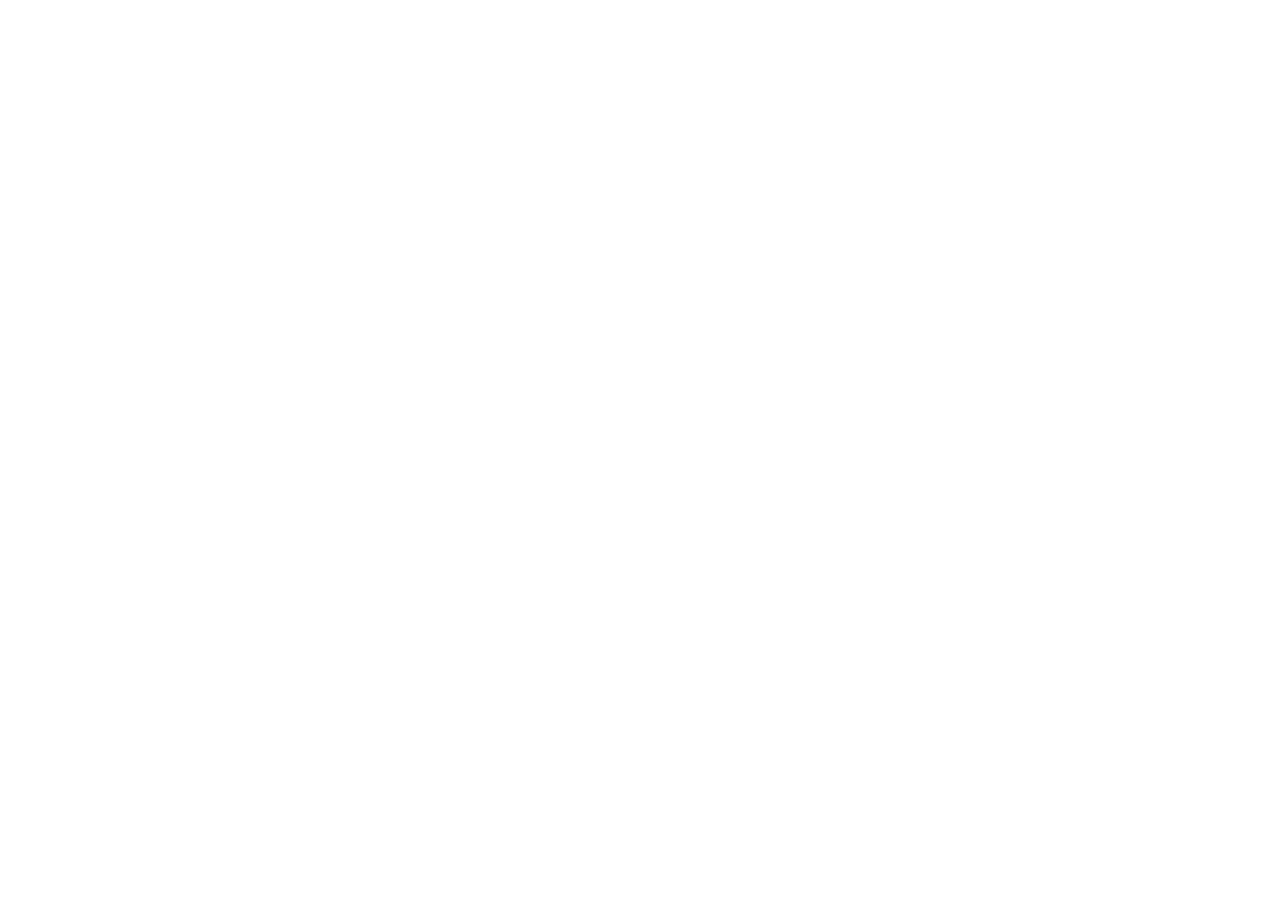
==== about.html @ b78c6847 "Add about" ====
<!DOCTYPE html>
<html lang="en">
<head>
    <meta charset="UTF-8">
    <meta http-equiv="X-UA-Compatible" content="IE=edge">
    <meta name="viewport" content="width=device-width, initial-scale=1.0">
    <title>Document</title>

    <link rel="stylesheet" href="./css/normalize.css">
    <link rel="stylesheet" href="./css/style.css">

    <!-- <link rel="stylesheet" href="./css/main.min.css"> -->
</head>
<body>

    <!-- Header start -->
    <header class="site-header">

    </header>
    <!-- Header finish -->

    <!-- Main start -->
    <main class="site-main">
        <!-- Hero section start  -->
        <section class="hero-section">

        </section>
        <!-- Hero section finish  -->

    </main>
    <!-- Main finish  -->

    <!-- Footer start -->
    <footer class="site-footer">

    </footer>
    <!-- Footer finish -->
</body>
</html>
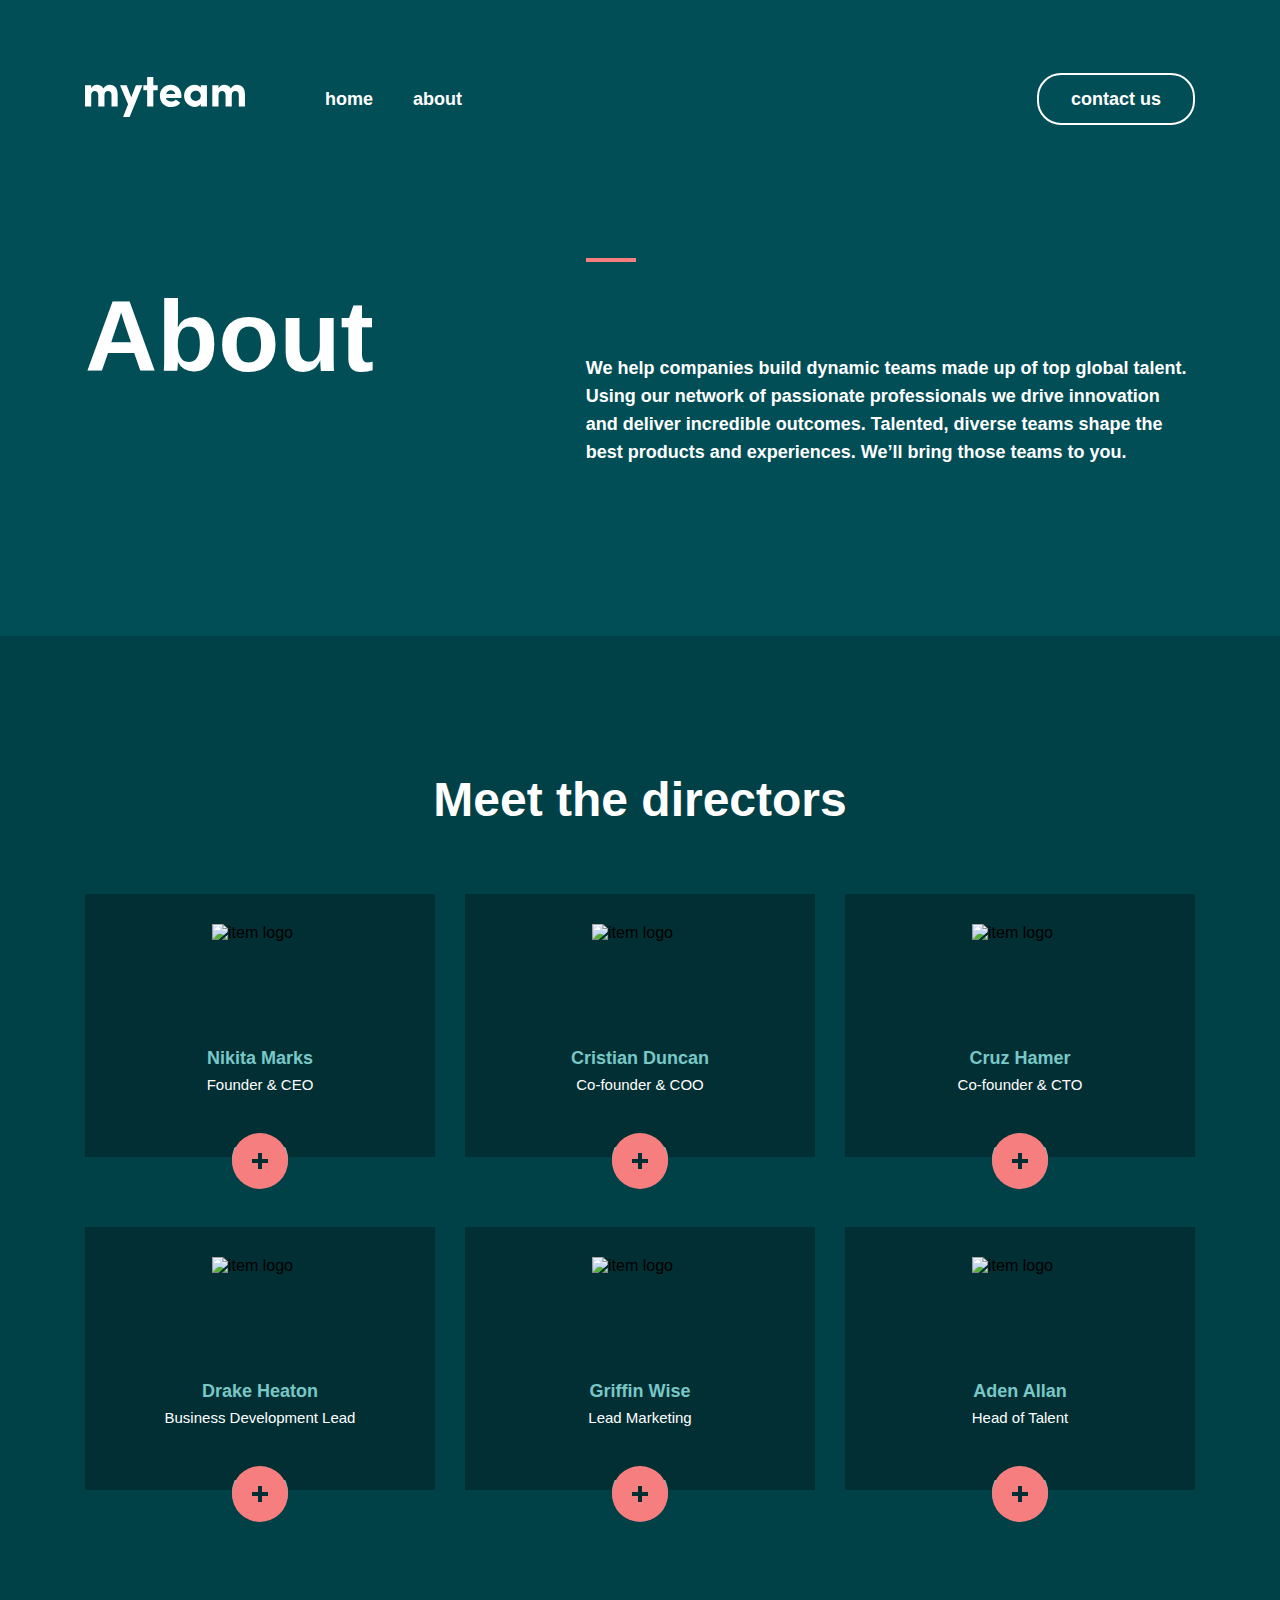
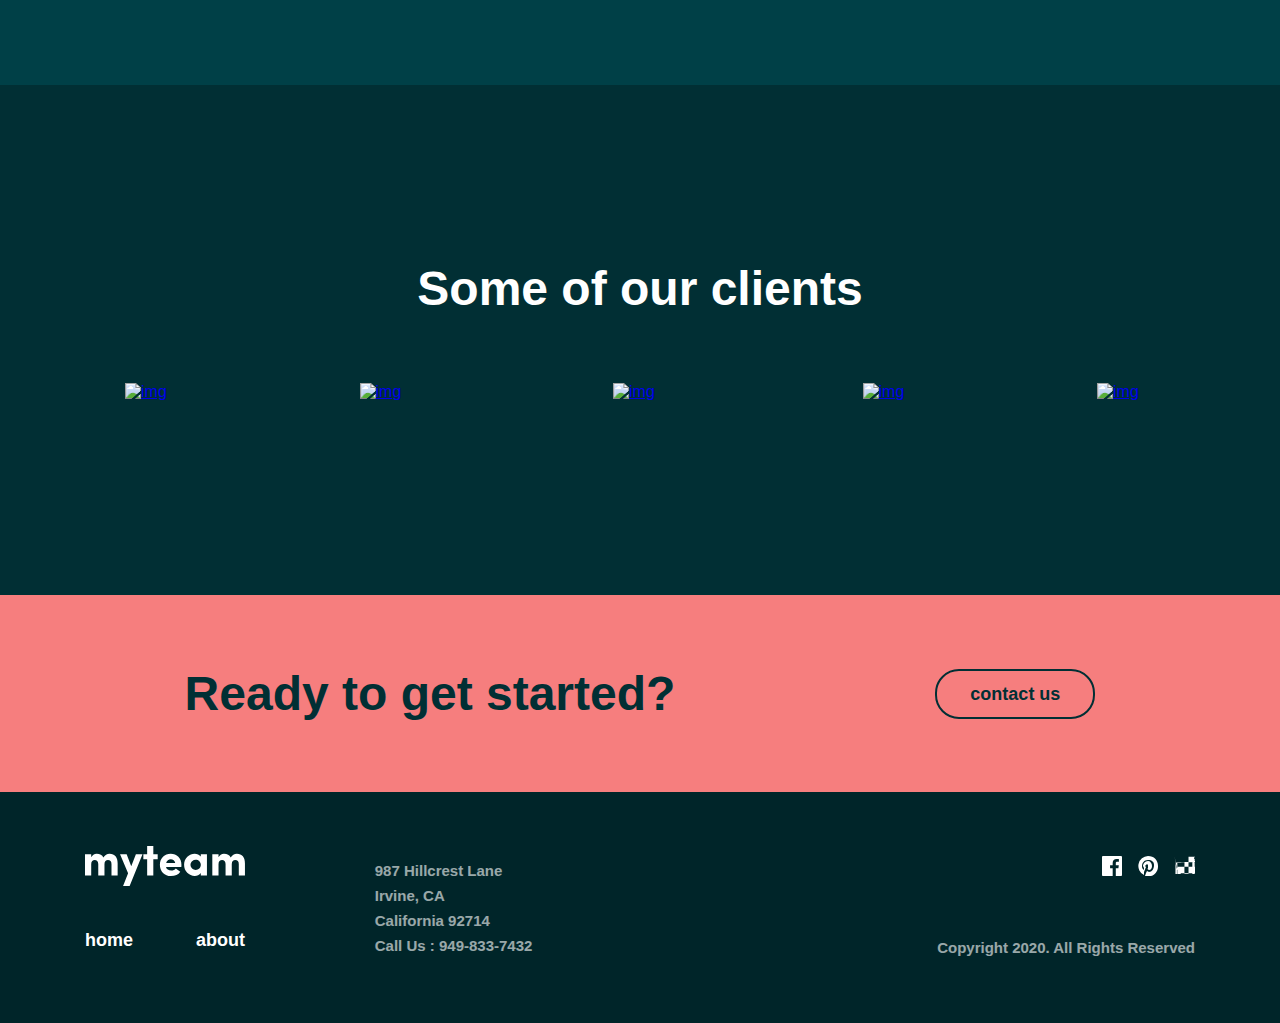
==== commit cc8d1589: "Add link" ====
--- a/about.html
+++ b/about.html
@@ -5,35 +5,345 @@
     <meta http-equiv="X-UA-Compatible" content="IE=edge">
     <meta name="viewport" content="width=device-width, initial-scale=1.0">
     <title>Document</title>
-
+    
     <link rel="stylesheet" href="./css/normalize.css">
-    <link rel="stylesheet" href="./css/style.css">
-
+    <link rel="stylesheet" href="./css/main.css">
+    
     <!-- <link rel="stylesheet" href="./css/main.min.css"> -->
 </head>
 <body>
-
-    <!-- Header start -->
+    
     <header class="site-header">
-
+        <div class="container">
+            <div class="site-header__wrapper header-wrapper">
+                <a class="header-wrapper__logo" href="index.html">
+                    <img class="header-wrapper__img" src="./images/logo.svg" alt="site logo">
+                </a>
+                <ul class="header-wrapper__list header-list">
+                    <li class="header-list__item">
+                        <a class="header-list__link" href="index.html">home</a>
+                    </li>
+                    <li class="header-list__item">
+                        <a class="header-list__link" href="./about.html">about</a>
+                    </li>
+                </ul>
+                <a class="header-wrapper__contact" href="./contact.html">contact us</a>
+            </div>
+        </div>
     </header>
-    <!-- Header finish -->
-
     <!-- Main start -->
+    
     <main class="site-main">
+        
         <!-- Hero section start  -->
-        <section class="hero-section">
-
-        </section>
-        <!-- Hero section finish  -->
-
-    </main>
-    <!-- Main finish  -->
-
-    <!-- Footer start -->
-    <footer class="site-footer">
-
-    </footer>
-    <!-- Footer finish -->
-</body>
-</html>+        <section class="hero-section hero-section--bottom">
+            <div class="container">
+                <div class="hero-section__wrapper hero-inner">
+                    <div class="hero-inner__left hero-inner--none">
+                        <h1 class="hero-inner__heading ">About</h1>
+                    </div>
+                    <div class="hero-inner__right hero-inner--text  ">
+                        <p class="hero-inner__title hero-inner__title--bg-img ">We help companies build dynamic teams made up of top global talent. Using our network of passionate professionals we
+                            drive innovation and deliver incredible outcomes. Talented, diverse teams shape the best products and experiences. We’ll
+                            bring those teams to you.</p>
+                        </div>
+                    </div>
+                </div>
+            </section>
+            <!-- Hero section finish  -->
+            
+            <section class="directors">
+                <div class="container">
+                    <h2 class="directors__heading">Meet the directors</h2>
+                    <ul class="directors__list directors-inner-list">
+                        <li class="directors-inner-list__item">
+                            <div class="directors-inner-list__top">
+                                <img src="./images/nikita.png" srcset="./images/nikita.png 1x , ./images/nikita@2x.png 2x" alt="item logo" class="directors-inner-list__img" width="96" height="100">
+                                <p class="directors-inner-list__name">Nikita Marks</p>
+                                <p class="directors-inner-list__title">Founder & CEO</p>
+                                <span class="open-close">
+                                    <svg width="56" height="56" fill="none" xmlns="http://www.w3.org/2000/svg"><circle cx="28" cy="28" r="28" fill="#F67E7E"/><path fill-rule="evenodd" clip-rule="evenodd" d="M30 20h-4v6h-6v4h6v6h4v-6h6v-4h-6v-6Z" fill="#012F34"/></svg>                        </span>
+                                </div>
+                                <div class="directors-inner-list__bottom">
+                                    <p class="directors-inner-list__name">Aden Allan</p>
+                                    <div class="directors-inner-list__text">“Empowered teams create truly amazing products. Set the north star and let them follow it.”</div>
+                                    <div class="link-box">
+                                        <a href="" class="link-box__element">
+                                            <img src="./images/twitter.svg" alt="link photo" class="lnk-box__img">
+                                        </a><a href="" class="link-box__element">
+                                            <img src="./images/Shape.svg" alt="link photo" class="lnk-box__img">
+                                        </a>
+                                    </div>
+                                    <span class="open-close-bottom">
+                                        <svg width="56" height="56" fill="none" xmlns="http://www.w3.org/2000/svg"><circle cx="28" cy="28" r="28" fill="#79C8C7"/><path fill-rule="evenodd" clip-rule="evenodd" d="M30 20h-4v6h-6v4h6v6h4v-6h6v-4h-6v-6Z" fill="#012F34"/></svg>
+                                    </span>
+                                </div>
+                            </li>
+                            <li class="directors-inner-list__item">
+                                <div class="directors-inner-list__top">
+                                    <img src="./images/cristian.png" srcset="./images/cristian.png 1x , ./images/cristian@2x.png 2x" alt="item logo" class="directors-inner-list__img" width="96" height="100">
+                                    <p class="directors-inner-list__name">Cristian Duncan</p>
+                                    <p class="directors-inner-list__title">Co-founder & COO</p>
+                                    <span class="open-close">
+                                        <svg width="56" height="56" fill="none" xmlns="http://www.w3.org/2000/svg"><circle cx="28" cy="28" r="28" fill="#F67E7E"/><path fill-rule="evenodd" clip-rule="evenodd" d="M30 20h-4v6h-6v4h6v6h4v-6h6v-4h-6v-6Z" fill="#012F34"/></svg>                        </span>
+                                    </div>
+                                    <div class="directors-inner-list__bottom">
+                                        <p class="directors-inner-list__name">Aden Allan</p>
+                                        <div class="directors-inner-list__text">“Empowered teams create truly amazing products. Set the north star and let them follow it.”</div>
+                                        <div class="link-box">
+                                            <a href="" class="link-box__element">
+                                                <img src="./images/twitter.svg" alt="link photo" class="lnk-box__img">
+                                            </a><a href="" class="link-box__element">
+                                                <img src="./images/Shape.svg" alt="link photo" class="lnk-box__img">
+                                            </a>
+                                        </div>
+                                        <span class="open-close-bottom">
+                                            <svg width="56" height="56" fill="none" xmlns="http://www.w3.org/2000/svg"><circle cx="28" cy="28" r="28" fill="#79C8C7"/><path fill-rule="evenodd" clip-rule="evenodd" d="M30 20h-4v6h-6v4h6v6h4v-6h6v-4h-6v-6Z" fill="#012F34"/></svg>
+                                        </span>
+                                    </div>
+                                </li>
+                                <li class="directors-inner-list__item">
+                                    <div class="directors-inner-list__top">
+                                        <img src="./images/cruz.png" srcset="./images/cruz.png 1x , ./images/cruz@2x.png 2x" alt="item logo" class="directors-inner-list__img" width="96" height="100">
+                                        <p class="directors-inner-list__name">Cruz Hamer</p>
+                                        <p class="directors-inner-list__title">Co-founder & CTO</p>
+                                        <span class="open-close">
+                                            <svg width="56" height="56" fill="none" xmlns="http://www.w3.org/2000/svg"><circle cx="28" cy="28" r="28" fill="#F67E7E"/><path fill-rule="evenodd" clip-rule="evenodd" d="M30 20h-4v6h-6v4h6v6h4v-6h6v-4h-6v-6Z" fill="#012F34"/></svg>                        </span>
+                                        </div>
+                                        <div class="directors-inner-list__bottom">
+                                            <p class="directors-inner-list__name">Aden Allan</p>
+                                            <div class="directors-inner-list__text">“Empowered teams create truly amazing products. Set the north star and let them follow it.”</div>
+                                            <div class="link-box">
+                                                <a href="" class="link-box__element">
+                                                    <img src="./images/twitter.svg" alt="link photo" class="lnk-box__img">
+                                                </a><a href="" class="link-box__element">
+                                                    <img src="./images/Shape.svg" alt="link photo" class="lnk-box__img">
+                                                </a>
+                                            </div>
+                                            <span class="open-close-bottom">
+                                                <svg width="56" height="56" fill="none" xmlns="http://www.w3.org/2000/svg"><circle cx="28" cy="28" r="28" fill="#79C8C7"/><path fill-rule="evenodd" clip-rule="evenodd" d="M30 20h-4v6h-6v4h6v6h4v-6h6v-4h-6v-6Z" fill="#012F34"/></svg>
+                                            </span>
+                                        </div>
+                                    </li>
+                                    <li class="directors-inner-list__item">
+                                        <div class="directors-inner-list__top">
+                                            <img src="./images/drake.png" srcset="./images/drake.png 1x , ./images/drake@2x.png 2x" alt="item logo" class="directors-inner-list__img" width="96" height="100">
+                                            <p class="directors-inner-list__name">Drake Heaton</p>
+                                            <p class="directors-inner-list__title">Business Development Lead</p>
+                                            <span class="open-close">
+                                                <svg width="56" height="56" fill="none" xmlns="http://www.w3.org/2000/svg"><circle cx="28" cy="28" r="28" fill="#F67E7E"/><path fill-rule="evenodd" clip-rule="evenodd" d="M30 20h-4v6h-6v4h6v6h4v-6h6v-4h-6v-6Z" fill="#012F34"/></svg>                        </span>
+                                            </div>
+                                            <div class="directors-inner-list__bottom">
+                                                <p class="directors-inner-list__name">Aden Allan</p>
+                                                <div class="directors-inner-list__text">“Empowered teams create truly amazing products. Set the north star and let them follow it.”</div>
+                                                <div class="link-box">
+                                                    <a href="" class="link-box__element">
+                                                        <img src="./images/twitter.svg" alt="link photo" class="lnk-box__img">
+                                                    </a><a href="" class="link-box__element">
+                                                        <img src="./images/Shape.svg" alt="link photo" class="lnk-box__img">
+                                                    </a>
+                                                </div>
+                                                <span class="open-close-bottom">
+                                                    <svg width="56" height="56" fill="none" xmlns="http://www.w3.org/2000/svg"><circle cx="28" cy="28" r="28" fill="#79C8C7"/><path fill-rule="evenodd" clip-rule="evenodd" d="M30 20h-4v6h-6v4h6v6h4v-6h6v-4h-6v-6Z" fill="#012F34"/></svg>
+                                                </span>
+                                            </div>
+                                        </li>
+                                        <li class="directors-inner-list__item list-item">
+                                            <div class="directors-inner-list__top">
+                                                <img src="./images/griffin.png" srcset="./images/griffin.png 1x , ./images/griffin@2x.png 2x" alt="item logo" class="directors-inner-list__img" width="96" height="100">
+                                                <p class="directors-inner-list__name">Griffin Wise</p>
+                                                <p class="directors-inner-list__title">Lead Marketing</p>
+                                                <span class="open-close">
+                                                    <svg width="56" height="56" fill="none" xmlns="http://www.w3.org/2000/svg"><circle cx="28" cy="28" r="28" fill="#F67E7E"/><path fill-rule="evenodd" clip-rule="evenodd" d="M30 20h-4v6h-6v4h6v6h4v-6h6v-4h-6v-6Z" fill="#012F34"/></svg>                        </span>
+                                                </div>
+                                                <div class="directors-inner-list__bottom">
+                                                    <p class="directors-inner-list__name">Aden Allan</p>
+                                                    <div class="directors-inner-list__text">“Empowered teams create truly amazing products. Set the north star and let them follow it.”</div>
+                                                    <div class="link-box">
+                                                        <a href="" class="link-box__element">
+                                                            <img src="./images/twitter.svg" alt="link photo" class="lnk-box__img">
+                                                        </a><a href="" class="link-box__element">
+                                                            <img src="./images/Shape.svg" alt="link photo" class="lnk-box__img">
+                                                        </a>
+                                                    </div>
+                                                    <span class="open-close-bottom">
+                                                        <svg width="56" height="56" fill="none" xmlns="http://www.w3.org/2000/svg"><circle cx="28" cy="28" r="28" fill="#79C8C7"/><path fill-rule="evenodd" clip-rule="evenodd" d="M30 20h-4v6h-6v4h6v6h4v-6h6v-4h-6v-6Z" fill="#012F34"/></svg>
+                                                    </span>
+                                                </div>
+                                            </li>
+                                            <li class="directors-inner-list__item">
+                                                <div class="directors-inner-list__top">
+                                                    <img src="./images/aden.png" srcset="./images/aden.png 1x , ./images/aden@2x.png 2x" alt="item logo" class="directors-inner-list__img" width="96" height="100">
+                                                    <p      class="directors-inner-list__name">Aden Allan</p>
+                                                    <p class="directors-inner-list__title">Head of Talent</p>
+                                                    <span class="open-close">
+                                                        <svg width="56" height="56" fill="none" xmlns="http://www.w3.org/2000/svg"><circle cx="28" cy="28" r="28" fill="#F67E7E"/><path fill-rule="evenodd" clip-rule="evenodd" d="M30 20h-4v6h-6v4h6v6h4v-6h6v-4h-6v-6Z" fill="#012F34"/></svg>                        </span>
+                                                    </div>
+                                                    <div class="directors-inner-list__bottom">
+                                                        <p class="directors-inner-list__name">Aden Allan</p>
+                                                        <div class="directors-inner-list__text">“Empowered teams create truly amazing products. Set the north star and let them follow it.”</div>
+                                                        <div class="link-box">
+                                                            <a href="" class="link-box__element">
+                                                                <img src="./images/twitter.svg" alt="link photo" class="lnk-box__img">
+                                                            </a><a href="" class="link-box__element">
+                                                                <img src="./images/Shape.svg" alt="link photo" class="lnk-box__img">
+                                                            </a>
+                                                        </div>
+                                                        <span class="open-close-bottom">
+                                                            <svg width="56" height="56" fill="none" xmlns="http://www.w3.org/2000/svg"><circle cx="28" cy="28" r="28" fill="#79C8C7"/><path fill-rule="evenodd" clip-rule="evenodd" d="M30 20h-4v6h-6v4h6v6h4v-6h6v-4h-6v-6Z" fill="#012F34"/></svg>
+                                                        </span>
+                                                    </div>
+                                                </li>
+                                            </ul>
+                                        </div>
+                                    </section>
+                                    <!-- CLIENT SECTION START  -->
+                                    
+                                    <section class="clients">
+                                        <div class="container">
+                                            
+                                            <div class="clients__box">
+                                                <h2 class="clients__title">
+                                                    Some of our clients
+                                                </h2>
+                                                <ul class="clients__list">
+                                                    <li class="clients__item">
+                                                        <a  class="clients__link" href="#"><img class="clients__img"  src="./images/verge.png" 
+                                                            width="165"
+                                                            height="28"
+                                                            srcset="./images/verge.png 1x , ./images/verge@2x 2x"
+                                                            alt="img"></a>
+                                                        </li>
+                                                        <li class="clients__item">
+                                                            <a class="clients__link" href="#"><img class="clients__img" src="./images/jakarta.png" 
+                                                                width="184" 
+                                                                height="23"
+                                                                srcset="./images/jakarta.png 1x , ./images/jakarta@2x 2x" alt="img">
+                                                            </a>
+                                                        </li>
+                                                        <li class="clients__item">
+                                                            <a class="clients__link" href="#"><img class="clients__img" src="./images/Object.png" 
+                                                                width="180" 
+                                                                height="28"
+                                                                srcset="./images/Object.png 1x , ./images/Object@2x 2x" alt="img">
+                                                            </a>
+                                                        </li>
+                                                        <li class="clients__item">
+                                                            <a class="clients__link" href="#"><img class="clients__img" src="./images/techradar.png"
+                                                                width="165" 
+                                                                height="28"
+                                                                srcset="./images/techradar.png 1x , ../images/techradar@2x 2x" alt="img">
+                                                            </a>
+                                                        </li>
+                                                        <li class="clients__item">
+                                                            <a class="clients__link" href="#"><img class="clients__img" src="./images/gadgets-now.png" 
+                                                                width="98" 
+                                                                height="45"
+                                                                srcset="./images/gadgets-now.png 1x , ./images/gadgets-now@2x 2x" alt="img">
+                                                            </a>
+                                                        </li>
+                                                    </ul>  
+                                                </div>
+                                            </div>
+                                        </section>
+                                        
+                                        <!-- CLIENT SECTION FINISH -->
+                                        
+                                        <!-- Article start -->
+                                        
+                                        <article class="article">
+                                            <div class="container">
+                                                <div class="article__box">
+                                                    <h2 class="article__title">
+                                                        Ready to get started?
+                                                    </h2>
+                                                    <a class="article__link" href="#">contact us</a>
+                                                </div>
+                                                
+                                            </div>
+                                        </article>
+                                        
+                                    </main>
+                                    <!-- Main finish  -->
+                                    
+                                    <!-- Footer start -->
+                                
+                                    <footer class="site-footer">
+                                        <div class="container">
+                                            <div class="site-footer__info">
+                                                <div class="site-footer__about">
+                                                    <a class="site-footer__logo" href="./index.html"><img src="./images/logo.svg" alt="site logo"></a>
+                                                    <ul class="site-footer__more-list">
+                                                        <li class="site-footer__more-item">
+                                                            <a class="site-footer__more-link" href="#">home</a>
+                                                        </li>
+                                                        <li class="site-footer__more-item">
+                                                            <a class="site-footer__more-link" href="#">about</a>
+                                                        </li>
+                                                    </ul>
+                                                </div>
+                                                <ul class="site-footer__list">
+                                                    <li class="site-footer__item">
+                                                        <span class="site-footer__text">
+                                                            987 Hillcrest Lane
+                                                        </span>
+                                                    </li>
+                                                    <li class="site-footer__item">
+                                                        <span class="site-footer__text">
+                                                            Irvine, CA
+                                                        </span>
+                                                    </li>
+                                                    <li class="site-footer__item">
+                                                        <span class="site-footer__text">
+                                                            California 92714
+                                                        </span>
+                                                    </li>
+                                                    <li class="site-footer__item">
+                                                        <span class="site-footer__text">
+                                                            Call Us : 949-833-7432
+                                                        </span>
+                                                    </li>
+                                                </ul>
+                                                <div class="site-footer__mini-box">
+                                                    <ul class="site-footer__message-list">
+                                                        <li class="site-footer__message-item">
+                                                            <a class="site-footer__message-links" href="https://www.facebook.com/" target="blank">
+                                                                <svg width="20" height="20" viewBox="0 0 20 20" fill="currentColor"
+                                                                    xmlns="http://www.w3.org/2000/svg">
+                                                                    <path id="facebook"
+                                                                        d="M18.8958 0H1.10417C0.494167 0 0 0.494167 0 1.10417V18.8967C0 19.5058 0.494167 20 1.10417 20H10.6833V12.255H8.07667V9.23667H10.6833V7.01083C10.6833 4.4275 12.2608 3.02083 14.5658 3.02083C15.67 3.02083 16.6183 3.10333 16.895 3.14V5.84L15.2967 5.84083C14.0433 5.84083 13.8008 6.43667 13.8008 7.31V9.2375H16.79L16.4008 12.2558H13.8008V20H18.8975C19.5058 20 20 19.5058 20 18.8958V1.10417C20 0.494167 19.5058 0 18.8958 0Z"
+                                                                        fill="currentColor" />
+                                                                </svg>
+                                                            </a>
+                                                        </li>
+                                                        <li class="site-footer__message-item">
+                                                            <a class="site-footer__message-links" href="https://www.pinterest.ru/" target="blank">
+                                                                <svg width="20" height="20" fill="currentColor" xmlns="http://www.w3.org/2000/svg">
+                                                                    <path
+                                                                        d="M10 0a10 10 0 0 0-4 19v-3l2-5-1-1 2-2 1 1v3c-1 1 0 2 1 2 2 0 3-2 3-4 0-3-2-5-4-5-3 0-5 3-5 5l1 2v2c-2-1-2-3-2-4 0-3 2-6 6-6s6 2 6 5c0 4-2 7-5 7l-2-1-1 2-1 3a10 10 0 0 0 13-10c0-6-4-10-10-10Z"
+                                                                        fill="currentColor" />
+                                                                </svg>
+                                                            </a>
+                                                        </li>
+                                                        <li class="site-footer__message-item">
+                                                            <a class="site-footer__message-links" href="https://www.twitter.com/" target="blank">
+                                                                <svg width="21" height="18" viewBox="0 0 21 18" fill="currentColor"
+                                                                    xmlns="http://www.w3.org/2000/svg">
+                                                                    <path id="twitter"
+                                                                        d="M20.6667 2.79746C19.9309 3.12412 19.14 3.34412 18.31 3.44329C19.1575 293579 19.8084 2.13162 20.1142 1.17329C19.3217 1.64329 18.4434 1.98496 175084 2.16912C16.7609 1.37162 15.6934 0.873291 14.5134 0.873291C11.8642 0873291 9.91752 3.34496 10.5159 5.91079C7.10669 5.73996 4.08335 4.10662 205919 1.62412C0.984187 3.46829 1.50169 5.88079 3.32835 7.10246C2.65669 708079 2.02335 6.89662 1.47085 6.58912C1.42585 8.48996 2.78835 10.2683 476169 10.6641C4.18419 10.8208 3.55169 10.8575 2.90835 10.7341C3.43002 123641 4.94502 13.55 6.74169 13.5833C5.01669 14.9358 2.84335 15.54 0.66668715.2833C2.48252 16.4475 4.64002 17.1266 6.95669 17.1266C14.575 17.1266 188792 10.6925 18.6192 4.92162C19.4209 4.34246 20.1167 3.61996 20.6667 279746Z"
+                                                                        fill="currentColor" />
+                                                                </svg>
+                                                            </a>
+                                                        </li>
+                                                    </ul>
+                                                    <p class="site-footer__mini-text">
+                                                        Copyright 2020. All Rights Reserved
+                                                    </p>
+                                                </div>
+                                            </div>
+                                        </div>
+                                    </footer>
+                                    <!-- footer finish -->
+                                        <script src="./js/main.js"></script>
+                                    </body>
+                                    </html>--- a/css/main.css
+++ b/css/main.css
@@ -0,0 +1,779 @@
+/* ROOT */
+:root{
+    --main-font-family: "Livvic", "Arial", sans-serif; 
+    --main-regular-font-weight: 600;
+    --main-body-bg-color: #fff;
+    --main-text-color: #F67E7E;
+    --main-font-size:15px;
+}
+/* livvic-regular - latin */
+@font-face {
+    font-family: "Livvic";
+    font-style: normal;
+    font-weight: 400;
+    font-display: swap;
+    src: 
+    url("../fonts/livvic-v13-latin-regular.woff2") format("woff2"), /* Chrome 26+, Opera 23+, Firefox 39+ */
+    url("../fonts/livvic-v13-latin-regular.woff") format("woff"); /* Chrome 6+, Firefox 3.6+, IE 9+, Safari 5.1+ */
+}
+/* livvic-600 - latin */
+@font-face {
+    font-family: "Livvic";
+    font-style: normal;
+    font-weight: 600;
+    font-display: swap;
+    src:
+    url("../fonts/livvic-v13-latin-600.woff2") format("woff2"), /* Chrome 26+, Opera 23+, Firefox 39+ */
+    url("../fonts/livvic-v13-latin-600.woff") format("woff"); /* Chrome 6+, Firefox 3.6+, IE 9+, Safari 5.1+ */
+}
+/* livvic-700 - latin */
+@font-face {
+    font-family: "Livvic";
+    font-style: normal;
+    font-weight: 700;
+    font-display: swap;
+    src: 
+    url("../fonts/livvic-v13-latin-700.woff2") format("woff2"), /* Chrome 26+, Opera 23+, Firefox 39+ */
+    url("../fonts/livvic-v13-latin-700.woff") format("woff"); /* Chrome 6+, Firefox 3.6+, IE 9+, Safari 5.1+ */
+}
+
+*{
+    box-sizing: border-box;
+}
+
+html{
+    height: 100%;
+}
+
+img{
+    display: block;
+    height: 100%;
+}
+
+body{
+    font-family: "Livvic", "Arial", sans-serif; 
+    font-weight: 400;
+    display: flex;
+    flex-direction: column;
+    height: 100%;
+    margin: 0;
+    background-color: var(--main-body-bg-color);
+}
+
+.container{
+    max-width: 1150px;
+    margin: 0 auto;
+    padding: 0 20px;
+}
+.site-main{
+    flex-grow: 1;
+}
+
+/* Header start */
+
+.site-header {
+    padding-top: 73px;
+    padding-bottom: 73px;
+    background-color: #014E56;
+}
+.site-header__wrapper {
+    display: flex;
+    align-items: center;
+}
+
+.header-wrapper__logo {
+    display: inline-block;
+    text-decoration: none;
+}
+.header-wrapper__img {
+    display: inline-block;
+}
+.header-wrapper__list {
+    list-style: none;
+    display: flex;
+    align-items: center;
+    margin: 0 auto 0 80px;
+    padding-left: 0;
+}
+.header-list__item {
+    margin-right: 40px;
+}
+.header-list__item:last-child {
+    margin-right: 0;
+}
+.header-list__link {
+    text-decoration: none;
+    font-weight: var(--main-regular-font-weight);
+    font-size: 18px;
+    line-height: 28px;
+    color: var(--main-body-bg-color);
+}
+.header-list__link:hover {
+    color: var(--main-text-color);
+}
+.header-wrapper__contact {
+    padding: 10px 32px;
+    font-weight: var(--main-regular-font-weight);
+    font-size: 18px;
+    line-height: 28px;
+    text-decoration: none;
+    color: var(--main-body-bg-color);
+    border: 2px solid #ffffff;
+    border-radius: 24px;
+}
+.header-wrapper__contact:hover {
+    background-color: var(--main-body-bg-color);
+    color: #002529;
+}
+
+/* Header finish */
+
+/* Main start */
+
+/* Hero section start */
+
+.hero-section {
+    overflow: hidden;
+    background-color: #014E56;
+    padding-top: 60px;
+    padding-bottom: 250px;
+}
+.hero-section--bottom{
+    padding-bottom: 170px;
+}
+.hero-section__wrapper {
+    display: flex;
+    justify-content: space-between;
+    align-items: flex-end;
+}
+.hero-inner__left {
+    position: relative;
+    width: 600px;
+}
+.hero-inner__left::before {
+    position: absolute;
+    top: 10px;
+    left: -205px;
+    margin-bottom: 70px;
+    content: "";
+    display: inline-block;
+    width: 100px;
+    height: 400px;
+    background-image: url("../images/left-cercle.svg");
+    background-repeat: no-repeat;
+    background-size: contain;
+}
+.hero-inner__heading {
+    margin-top: 0;
+    margin-bottom: 0;
+    font-weight: 700;
+    font-size: 100px;
+    line-height: 100px;
+    color: var(--main-body-bg-color);
+}
+
+.talant {
+    color: var(--main-text-color);
+    font-weight: 700;
+    font-size: 100px;
+    line-height: 100px;
+}
+.hero-inner__right {
+    position: relative;
+    width: 445px;
+}
+.hero-inner--text {
+    width: 730px;
+}
+.hero-inner--none::before{
+    display: none;
+}
+.hero-inner--none{
+    margin-bottom: 80px;
+}
+.hero-inner__right::before {
+    margin-bottom: 70px;
+    content: "";
+    display: inline-block;
+    width: 50px;
+    height: 4px;
+    background-color: #79C8C7;
+}
+.hero-inner--text::before{
+    background-color: #F67E7E; 
+}
+.hero-inner__right::after {
+    position: absolute;
+    top: 347px;
+    margin-bottom: 70px;
+    content: "";
+    display: inline-block;
+    width: 400px;
+    height: 400px;
+    background-image: url("../images/cercle.svg");
+    background-repeat: no-repeat;
+    background-size: contain;
+}
+.hero-inner--text::after{
+    display: none;
+}
+.hero-inner__title--bg-img::after{
+    position: absolute;
+    top: 178px;
+    left: 712px;
+    background-image: url("../images/Group 8.svg");
+    background-repeat: no-repeat;
+    width: 200px;
+    height: 200px;
+    content: "";
+    display: inline-block;
+    
+    
+}
+.hero-inner__title {
+    margin-bottom: 0;
+    font-weight: var(--main-regular-font-weight);
+    font-size: 18px;
+    line-height: 28px;
+    color: var(--main-body-bg-color);
+}       
+
+/* Hero section finish */
+/* build section start  */
+.build-section {
+    overflow: hidden;
+    padding-top: 250px;
+    padding-bottom: 120px;
+    background-color: #002529;
+}
+.build-section__wrapper {
+    display: flex;
+    justify-content: space-between;
+}
+.build-section__left {
+    position: relative;
+    width: 440px;
+}
+.build-section__left::before {
+    position: absolute;
+    top: -80px;
+    margin-bottom: 70px;
+    content: "";
+    display: inline-block;
+    width: 50px;
+    height: 4px;
+    background-color: #F67E7E;
+}
+.build-section__heading {
+    margin-top: 0;
+    font-weight: 700;
+    font-size: 48px;
+    line-height: 48px;
+    color: var(--main-body-bg-color);
+}
+.build-section__right {
+    position: relative;
+    width: 500px;
+    padding-left: 0;
+    margin: 0;
+}
+.build-section__right::after {
+    position: absolute;
+    right: -222px;
+    top: 290px;
+    content: "";
+    display: inline-block;
+    width: 120px;
+    height: 250px;
+    background-image: url("../images/cercle-right.svg");
+    background-repeat: no-repeat;
+    background-size: contain;
+}
+.build-list__item {
+    display: flex;
+    margin-bottom: 30px;
+    align-items: center;
+}
+.build-list__item:first-child::before {
+    content: "";
+    display: inline-block;
+    margin-right: 20px;
+    width: 110px;
+    height: 100px;
+    background-image: url("../images/experienced.svg");
+    background-repeat: no-repeat;
+    background-size: contain;
+}
+.build-list__item:nth-child(2)::before {
+    content: "";
+    display: inline-block;
+    margin-right: 20px;
+    width: 110px;
+    height: 100px;
+    background-image: url("../images/easy.svg");
+    background-repeat: no-repeat;
+    background-size: contain;
+}
+.build-list__item:last-child::before {
+    content: "";
+    display: inline-block;
+    margin-right: 20px;
+    width: 110px;
+    height: 100px;
+    background-image: url("../images/enhenced.svg");
+    background-repeat: no-repeat;
+    background-size: contain;
+}
+.build-item-box__heading {
+    margin-top: 0;
+    font-weight: 700;
+    font-size: 18px;
+    line-height: 28px;
+    color: var(--main-text-color);
+}
+.build-item-box__title {
+    font-weight: 600;
+    font-size: 15px;
+    line-height: 25px;
+    color: var(--main-body-bg-color);
+    opacity: 0.8;
+}
+/* build section start  */
+/* Top Company start */
+
+.top-company{
+    position: relative;
+    padding-top: 140px;
+    padding-bottom: 151px;
+    background-color: #004047;
+    background-image: url("../images/delivering-decor.svg");
+    background-position: calc(50% - 700px) calc(50% - 280px);
+    background-repeat: no-repeat;
+    background-size: 147px 100px;
+}
+.top-company__box{
+    width: 932px;
+    margin-right: auto;
+    margin-left: auto;
+    text-align: center;
+}
+.top-company__title{
+    font-weight: 700;
+    font-size: 48px;
+    line-height: 48px;
+    text-align: center;
+    color: #FFFFFF;
+}
+.green{
+    color: #2C6269;
+}
+.top-company__list{
+    display: flex;
+    justify-content: space-between;
+    padding: 0;
+}
+.top-company__list::after{
+    position: absolute;
+    top: calc(50% + 185px);
+    left: calc(50% + 660px);
+    background-image: url("../images/Group 8.svg");
+    background-repeat: no-repeat;
+    content: "";
+    display: inline-block;
+    width: 200px;
+    height: 200px;
+    /* background-size: 200px 200px; */
+    
+}
+.top-company__item{
+    position: relative;
+    list-style: none;
+    padding-top: 55px;
+    
+}
+.top-company__item::before{
+    position: absolute;
+    top: 20px;
+    left: 140px;
+    background-image: url("../images/iz.svg");
+    content: "";
+    background-repeat: no-repeat;
+    display: block;
+    width: 67px;
+    height: 56px;
+    background-size: 67px 56px;
+}
+.top-company__text{
+    position: relative;
+    font-weight: 600;
+    font-size: 15px;
+    line-height: 25px;
+    text-align: center;
+    color: #FFFFFF;
+    width: 350px;
+    text-align: center;
+    margin: 0;
+}
+.top-company__founder{
+    display: block;
+    font-weight: 700;
+    font-size: 18px;
+    margin-top: 24px;
+    line-height: 28px;
+    text-align: center;
+    color: #79C8C7;
+}
+.top-company__product{
+    display: block;
+    font-size: 13px;
+    line-height: 18px;
+    text-align: center;
+    color: #FFFFFF;
+}
+.top-company__product::after{
+    position: relative;
+    top: 35px;
+    left: 145px;
+    background-image: url("../images/kady.png");
+    background-repeat: no-repeat;
+    background-size: 62px 62px;
+    width: 62px;
+    height: 62px;
+    content: "";
+    display: block;
+}
+.top-company--Aisha:after{
+    background-image: url("../images/aiysha.png");
+}
+.top-company--artur::after{
+    background-image: url("../images/arthur.png");
+}
+@media
+only screen and (-webkit-min-device-pixel-ratio: 2),
+only screen and (   min--moz-device-pixel-ratio: 2),
+only screen and (     -o-min-device-pixel-ratio: 2/1),
+only screen and (        min-device-pixel-ratio: 2),
+only screen and (                min-resolution: 192dpi),
+only screen and (                min-resolution: 2dppx) {
+    
+    .top-company__product::after{
+        background-image: url("../images/kady@2x.png");
+    }
+    .top-company--Aisha:after{
+        background-image: url("../images/aiysha@2x.png");
+    }
+    .top-company--artur::after{
+        background-image: url("../images/arthur@2x.png");
+    }
+}
+/* Top Company finish */
+
+
+/* directors start */
+.directors {
+    padding-top: 140px;
+    padding-bottom: 125px;
+    background-color: #004047;
+}
+.directors__heading {
+    margin-top: 0;
+    margin-bottom: 70px;
+    font-weight: 700;
+    font-size: 48px;
+    line-height: 48px;
+    text-align: center;
+    color: var(--main-body-bg-color);
+}
+.directors-inner-list {
+    position: relative;
+    width: 100%;
+    display: flex;
+    justify-content: space-between;
+    flex-wrap: wrap;
+    list-style: none;
+    margin: 0;
+    padding-left: 0;
+}
+.directors-inner-list::before {
+    position: absolute;
+    z-index: 2;
+    top: -257px;
+    left: -205px;
+    content: "";
+    display: inline-block;
+    width: 100px;
+    height: 200px;
+    background-image: url("../images/Group.svg");
+    background-repeat: no-repeat;
+    background-size: contain;
+}
+.directors-inner-list::after {
+    position: absolute;
+    z-index: 3;
+    top: 690px;
+    right: -204px;
+    content: "";
+    display: inline-block;
+    width: 130px;
+    height: 100px;
+    background-image: url("../images/delivering-decor.svg");
+    background-repeat: no-repeat;
+    background-size: cover;
+}
+.directors-inner-list__item {
+    position: relative;
+    display: flex;
+    margin-bottom: 70px;
+    padding: 30px 0 10px 0;
+    width: 350px;
+    background-color: #012F34;
+
+    transition: transform 1s;
+    
+}
+
+
+.directors-inner-list__top {
+    position: relative;
+    z-index: 5;
+    width: 254px;
+    display: flex;
+    flex-direction: column;
+    align-items: center;
+    margin-right: auto;
+    margin-left: auto;
+    background-color: #012F34;
+}
+.open {
+    z-index:-1;
+}
+.directors-inner-list__img {
+    display: inline-block;
+    width: 96px;
+    height: 100px;
+}
+.directors-inner-list__name {
+    margin-top: 20px;
+    margin-bottom: 0;
+    font-weight: 700;
+    font-size: 18px;
+    line-height: 28px;
+    text-align: center;
+    color: #79C8C7;
+}
+.directors-inner-list__title {
+    margin-top: 0;
+    margin-bottom: 0;
+    font-size: 15px;
+    line-height: 25px;
+    text-align: center;
+    color: var(--main-body-bg-color);
+}
+.open-close {
+    position: relative;
+    width: 50px;
+    height: 50px;
+    bottom: -35px;
+    top: 36px;
+    left: -3px;
+}
+
+.directors-inner-list__bottom {
+    position: absolute;
+    top: 0;
+    width: 350px;
+    padding: 25px 48px;
+    margin-right: auto;
+    margin-left: auto;
+    background-color: #012F34;
+}
+.directors-inner-list__text {
+    margin-bottom: 20px;
+    font-weight: 600;
+    font-size: 15px;
+    line-height: 25px;
+    text-align: center;
+    color: #FFFFFF;
+}
+.link-box {
+    display: flex;
+    justify-content: center;
+}
+.link-box__element {
+    margin-right: 20px;
+}
+.open-close-bottom{
+    display: block;
+    position: relative;
+    width: 50px;
+    height: 50px;
+    bottom: -50px;
+    margin-right: auto;
+    margin-left: auto;
+    transform: rotate(45deg);
+}
+/* directors finish  */
+
+
+.clients{
+    position: relative;
+    background-color: #012F34;
+    padding-top: 140px;
+    padding-bottom: 151px;
+}
+.clients::before{
+    top: 0;
+    position: absolute;
+    width: 200px;
+    height: 200px;
+    display: inline-block;
+    content: "";
+    left: calc(50% - 760px);
+    background-image: url("../images/clients-bg.svg");
+    background-repeat: no-repeat;
+}
+.clients__title{
+    font-weight: 700;
+    font-size: 48px;
+    line-height: 48px;
+    text-align: center;
+    color: #FFFFFF;
+    margin-bottom: 70px;
+}
+.clients__list{
+    display: flex;
+    justify-content: space-between;
+    list-style: none;
+}
+
+/* Article start */
+.article{
+    background-image: url("../images/bottom-cercle.svg");
+    background-color:  #F67E7E;
+    background-repeat: no-repeat;
+    background-position: calc(50% - 659px) calc(50% + 27px);
+    padding-top: 35px;
+    padding-bottom: 35px;
+}
+.article__box{
+    display: flex;
+    justify-content: center;
+    align-items: center;
+}
+.article__title{
+    margin-right: 260px;
+    font-weight: 700;
+    font-size: 48px;
+    line-height: 48px;
+    color: #012F34;
+}
+.article__link{
+    font-weight: 600;
+    font-size: 18px;
+    line-height: 28px;
+    color: #012F34;
+    padding: 9px 33px;
+    background-color: transparent;
+    border: 2px solid #012F34;
+    border-radius: 24px;
+    text-decoration: none;
+}
+.article__link:hover{
+    color: #fff;
+    border: 2px solid white;
+    background-color: #012F34;
+    transition: 0.5s ease;
+}
+
+/* Article finish */
+/* Main finish */
+
+/* Footer start  */
+
+.site-footer{
+    background-color: #002529;
+    padding-top: 48px;
+    padding-bottom: 48px;
+}
+.site-footer__info{
+    display: flex;
+    align-items: center;
+    justify-content: space-between;
+}
+.site-footer__about{
+    /* margin-bottom: 45px; */
+    
+}
+
+.site-footer__more-list{
+    display: flex;
+    list-style: none;
+    padding: 0;
+    margin-top: 40px;
+    align-items: center;
+    justify-content: space-between;
+}
+
+.site-footer__more-link{
+    font-weight: 600;
+    font-size: 18px;
+    line-height: 28px;
+    color: #FFFFFF;
+    text-decoration: none;
+}
+.site-footer__more-link:hover{
+    color: #F67E7E;
+    transition: 0.5s ease;
+    
+}
+.site-footer__item{
+    list-style: none;
+}
+.site-footer__text{
+    font-weight: 600;
+    font-size: 15px;
+    line-height: 25px;
+    color: #FFFFFF;
+    mix-blend-mode: normal;
+    opacity: 0.6;
+}
+.site-footer__list{
+    padding: 0;
+    margin-left:125px ;
+}
+.site-footer__message-list{
+    display: flex;
+    list-style: none;
+    margin-left: 20px;
+    margin-bottom: 40px;
+}
+.site-footer__mini-box{
+    display: flex;
+    flex-direction: column;
+    align-items: flex-end;
+    margin-left: 400px;
+}
+.site-footer__message-item{
+    margin-left: 16px;
+}
+.site-footer__mini-text{
+    font-weight: 600;
+    font-size: 15px;
+    line-height: 25px;
+    text-align: right;
+    color: #FFFFFF;
+    mix-blend-mode: normal;
+    opacity: 0.6;
+}
+.site-footer__message-links{
+    color: #fff;
+    text-decoration: none;
+}
+.site-footer__message-links:hover{
+    color: #F67E7E;
+    transition: 0.5s ease;
+}
+
+
+
+/* Footer start  */
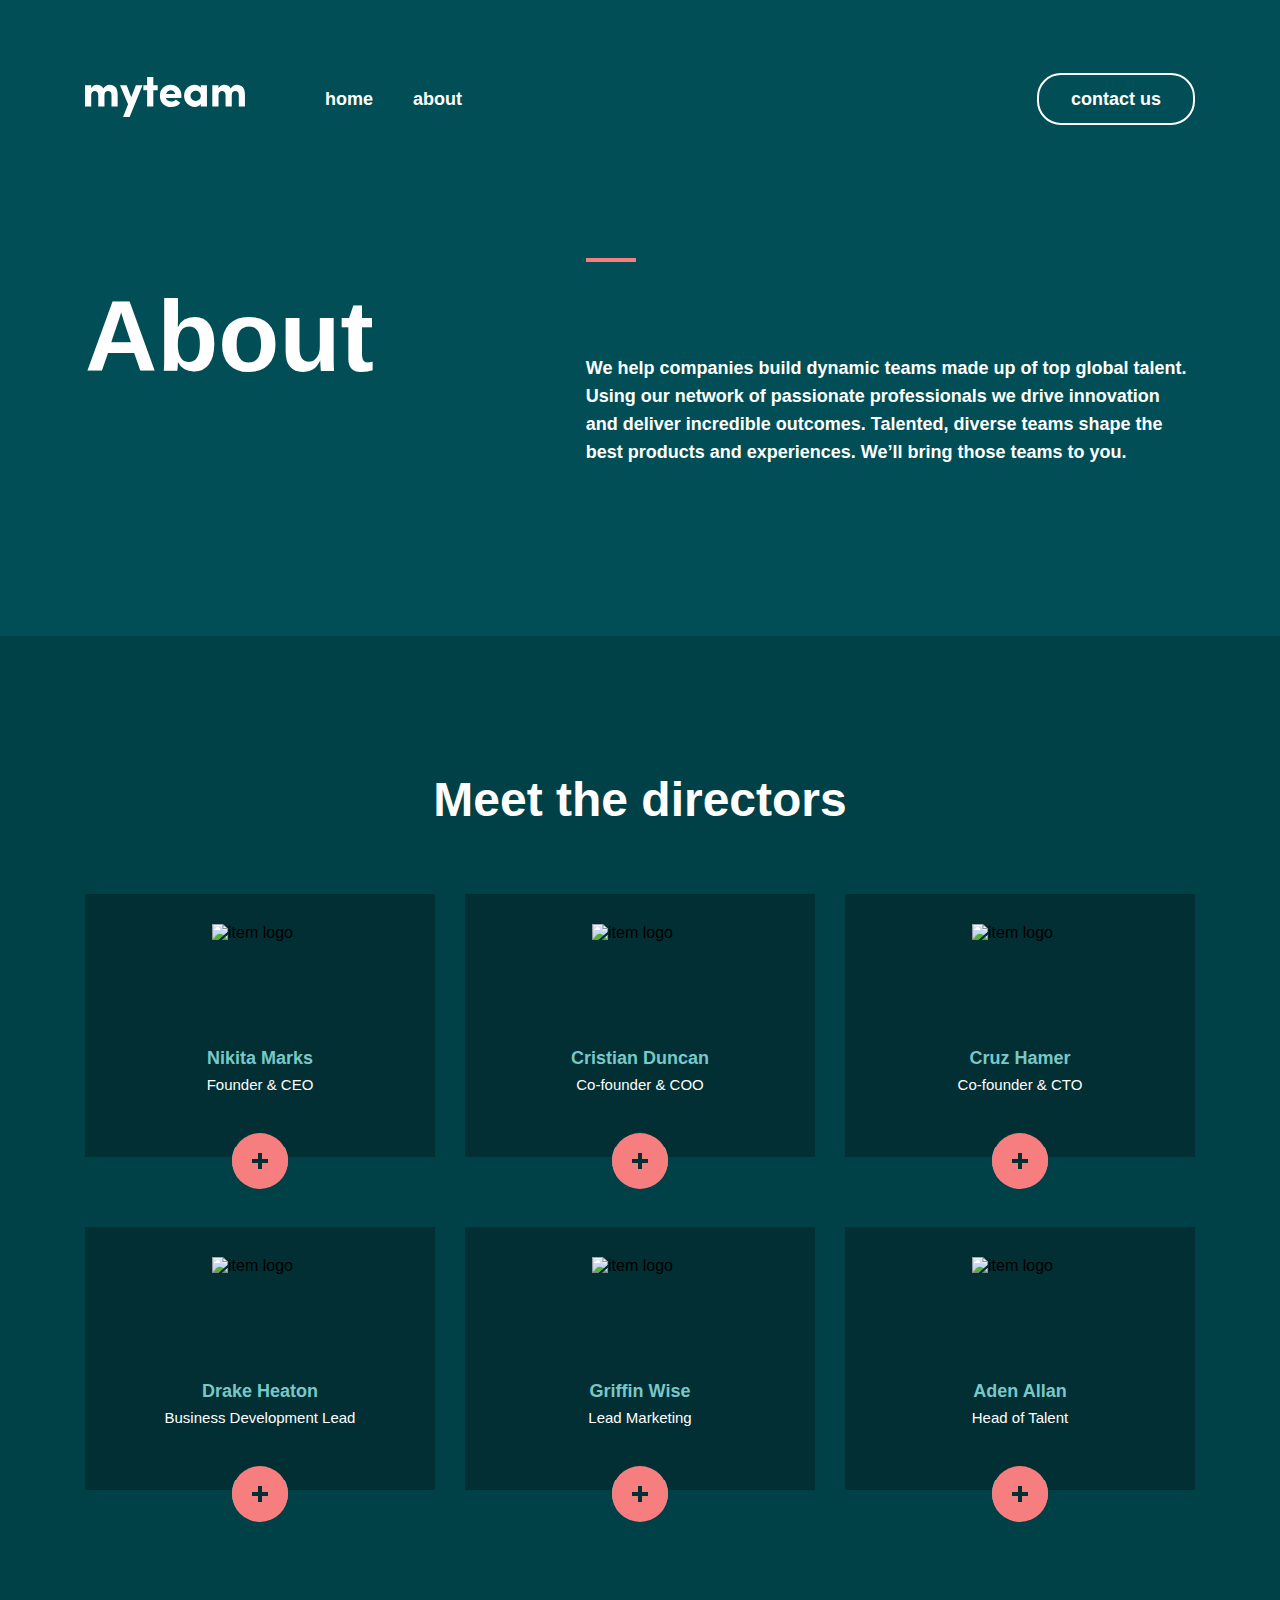
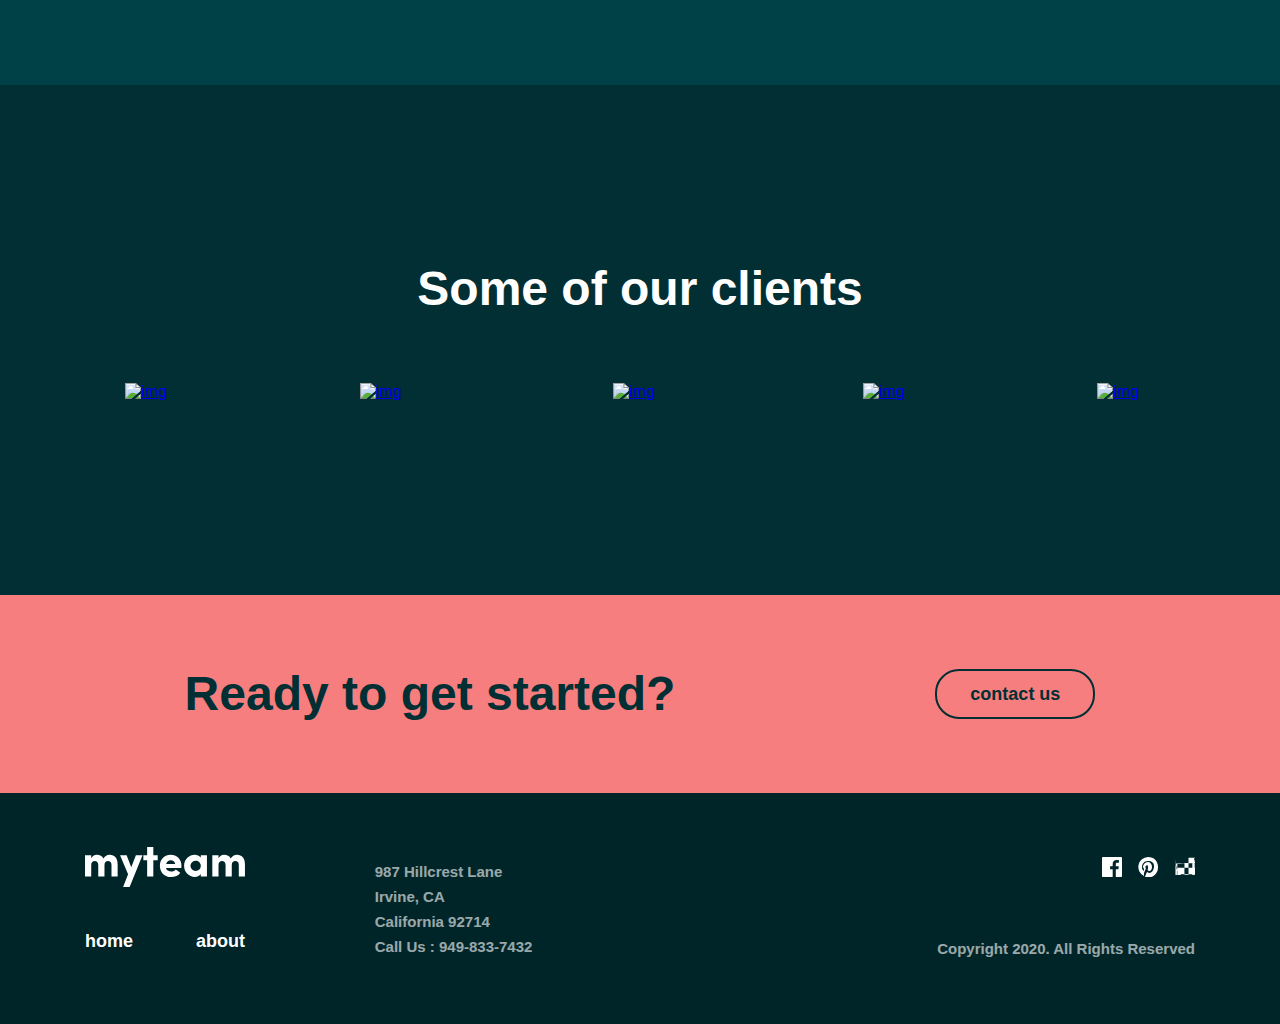
==== commit ddd42ade: "aAdd prefix and mini file" ====
--- a/about.html
+++ b/about.html
@@ -5,9 +5,11 @@
     <meta http-equiv="X-UA-Compatible" content="IE=edge">
     <meta name="viewport" content="width=device-width, initial-scale=1.0">
     <title>Document</title>
-    
+<!--     
     <link rel="stylesheet" href="./css/normalize.css">
-    <link rel="stylesheet" href="./css/main.css">
+    <link rel="stylesheet" href="./css/main.css"> -->
+    <link rel="stylesheet" href="./css/main.min.css">
+
     
     <!-- <link rel="stylesheet" href="./css/main.min.css"> -->
 </head>
--- a/css/main.css
+++ b/css/main.css
@@ -1,3 +1,10 @@
+/*
+* Prefixed by https://autoprefixer.github.io
+* PostCSS: v8.4.14,
+* Autoprefixer: v10.4.7
+* Browsers: last 4 version
+*/
+
 /* ROOT */
 :root{
     --main-font-family: "Livvic", "Arial", sans-serif; 
@@ -38,7 +45,8 @@
 }
 
 *{
-    box-sizing: border-box;
+    -webkit-box-sizing: border-box;
+            box-sizing: border-box;
 }
 
 html{
@@ -53,12 +61,19 @@
 body{
     font-family: "Livvic", "Arial", sans-serif; 
     font-weight: 400;
-    display: flex;
-    flex-direction: column;
+    display: -webkit-box;
+    display: -ms-flexbox;
+    display: flex;
+    -webkit-box-orient: vertical;
+    -webkit-box-direction: normal;
+        -ms-flex-direction: column;
+            flex-direction: column;
     height: 100%;
     margin: 0;
     background-color: var(--main-body-bg-color);
-}
+    overflow-x: hidden;
+}
+
 
 .container{
     max-width: 1150px;
@@ -66,7 +81,9 @@
     padding: 0 20px;
 }
 .site-main{
-    flex-grow: 1;
+    -webkit-box-flex: 1;
+        -ms-flex-positive: 1;
+            flex-grow: 1;
 }
 
 /* Header start */
@@ -77,8 +94,12 @@
     background-color: #014E56;
 }
 .site-header__wrapper {
-    display: flex;
-    align-items: center;
+    display: -webkit-box;
+    display: -ms-flexbox;
+    display: flex;
+    -webkit-box-align: center;
+        -ms-flex-align: center;
+            align-items: center;
 }
 
 .header-wrapper__logo {
@@ -90,8 +111,12 @@
 }
 .header-wrapper__list {
     list-style: none;
-    display: flex;
-    align-items: center;
+    display: -webkit-box;
+    display: -ms-flexbox;
+    display: flex;
+    -webkit-box-align: center;
+        -ms-flex-align: center;
+            align-items: center;
     margin: 0 auto 0 80px;
     padding-left: 0;
 }
@@ -142,9 +167,15 @@
     padding-bottom: 170px;
 }
 .hero-section__wrapper {
-    display: flex;
-    justify-content: space-between;
-    align-items: flex-end;
+    display: -webkit-box;
+    display: -ms-flexbox;
+    display: flex;
+    -webkit-box-pack: justify;
+        -ms-flex-pack: justify;
+            justify-content: space-between;
+    -webkit-box-align: end;
+        -ms-flex-align: end;
+            align-items: flex-end;
 }
 .hero-inner__left {
     position: relative;
@@ -247,8 +278,12 @@
     background-color: #002529;
 }
 .build-section__wrapper {
-    display: flex;
-    justify-content: space-between;
+    display: -webkit-box;
+    display: -ms-flexbox;
+    display: flex;
+    -webkit-box-pack: justify;
+        -ms-flex-pack: justify;
+            justify-content: space-between;
 }
 .build-section__left {
     position: relative;
@@ -290,9 +325,13 @@
     background-size: contain;
 }
 .build-list__item {
+    display: -webkit-box;
+    display: -ms-flexbox;
     display: flex;
     margin-bottom: 30px;
-    align-items: center;
+    -webkit-box-align: center;
+        -ms-flex-align: center;
+            align-items: center;
 }
 .build-list__item:first-child::before {
     content: "";
@@ -368,8 +407,12 @@
     color: #2C6269;
 }
 .top-company__list{
-    display: flex;
-    justify-content: space-between;
+    display: -webkit-box;
+    display: -ms-flexbox;
+    display: flex;
+    -webkit-box-pack: justify;
+        -ms-flex-pack: justify;
+            justify-content: space-between;
     padding: 0;
 }
 .top-company__list::after{
@@ -450,9 +493,10 @@
 }
 @media
 only screen and (-webkit-min-device-pixel-ratio: 2),
-only screen and (   min--moz-device-pixel-ratio: 2),
 only screen and (     -o-min-device-pixel-ratio: 2/1),
 only screen and (        min-device-pixel-ratio: 2),
+only screen and (                -webkit-min-device-pixel-ratio: 2),
+only screen and (                -o-min-device-pixel-ratio: 2/1),
 only screen and (                min-resolution: 192dpi),
 only screen and (                min-resolution: 2dppx) {
     
@@ -487,9 +531,14 @@
 .directors-inner-list {
     position: relative;
     width: 100%;
-    display: flex;
-    justify-content: space-between;
-    flex-wrap: wrap;
+    display: -webkit-box;
+    display: -ms-flexbox;
+    display: flex;
+    -webkit-box-pack: justify;
+        -ms-flex-pack: justify;
+            justify-content: space-between;
+    -ms-flex-wrap: wrap;
+        flex-wrap: wrap;
     list-style: none;
     margin: 0;
     padding-left: 0;
@@ -522,13 +571,23 @@
 }
 .directors-inner-list__item {
     position: relative;
+    display: -webkit-box;
+    display: -ms-flexbox;
     display: flex;
     margin-bottom: 70px;
     padding: 30px 0 10px 0;
     width: 350px;
     background-color: #012F34;
 
+    -webkit-transition: -webkit-transform 1s;
+
+    transition: -webkit-transform 1s;
+
+    -o-transition: transform 1s;
+
     transition: transform 1s;
+
+    transition: transform 1s, -webkit-transform 1s;
     
 }
 
@@ -537,9 +596,16 @@
     position: relative;
     z-index: 5;
     width: 254px;
-    display: flex;
-    flex-direction: column;
-    align-items: center;
+    display: -webkit-box;
+    display: -ms-flexbox;
+    display: flex;
+    -webkit-box-orient: vertical;
+    -webkit-box-direction: normal;
+        -ms-flex-direction: column;
+            flex-direction: column;
+    -webkit-box-align: center;
+        -ms-flex-align: center;
+            align-items: center;
     margin-right: auto;
     margin-left: auto;
     background-color: #012F34;
@@ -596,8 +662,12 @@
     color: #FFFFFF;
 }
 .link-box {
-    display: flex;
-    justify-content: center;
+    display: -webkit-box;
+    display: -ms-flexbox;
+    display: flex;
+    -webkit-box-pack: center;
+        -ms-flex-pack: center;
+            justify-content: center;
 }
 .link-box__element {
     margin-right: 20px;
@@ -610,7 +680,9 @@
     bottom: -50px;
     margin-right: auto;
     margin-left: auto;
-    transform: rotate(45deg);
+    -webkit-transform: rotate(45deg);
+        -ms-transform: rotate(45deg);
+            transform: rotate(45deg);
 }
 /* directors finish  */
 
@@ -641,8 +713,12 @@
     margin-bottom: 70px;
 }
 .clients__list{
-    display: flex;
-    justify-content: space-between;
+    display: -webkit-box;
+    display: -ms-flexbox;
+    display: flex;
+    -webkit-box-pack: justify;
+        -ms-flex-pack: justify;
+            justify-content: space-between;
     list-style: none;
 }
 
@@ -656,9 +732,15 @@
     padding-bottom: 35px;
 }
 .article__box{
-    display: flex;
-    justify-content: center;
-    align-items: center;
+    display: -webkit-box;
+    display: -ms-flexbox;
+    display: flex;
+    -webkit-box-pack: center;
+        -ms-flex-pack: center;
+            justify-content: center;
+    -webkit-box-align: center;
+        -ms-flex-align: center;
+            align-items: center;
 }
 .article__title{
     margin-right: 260px;
@@ -682,10 +764,214 @@
     color: #fff;
     border: 2px solid white;
     background-color: #012F34;
+    -webkit-transition: 0.5s ease;
+    -o-transition: 0.5s ease;
     transition: 0.5s ease;
 }
 
 /* Article finish */
+
+
+/* contact bigen  */
+.site-main__contact {
+    padding-top: 120px;
+    padding-bottom: 120px;
+    background-color: #014E56;
+}
+
+.site-main__wrapper {
+    display: -webkit-box;
+    display: -ms-flexbox;
+    display: flex;
+    -webkit-box-align: center;
+        -ms-flex-align: center;
+            align-items: center;
+    -webkit-box-pack: justify;
+        -ms-flex-pack: justify;
+            justify-content: space-between;
+}
+.contact-wrapper__left {
+    width: 500px;
+}
+.contact-wrapper__heading {
+    margin-top: 0;
+    margin-bottom: 20px;
+    font-weight: 700;
+    font-size: 64px;
+    line-height: 100px;
+    color: var(--main-body-bg-color);
+}
+.contact-wrapper__title {
+    display: inline-block;
+    margin-bottom: 40px;
+    font-weight: 700;
+    font-size: 32px;
+    line-height: 48px;
+    color: #F67E7E;    
+}
+.contact-wrapper__list {
+}
+.contact-left-list {
+    margin: 0;
+    padding-left: 0;
+}
+.contact-left-list__item {
+    display: -webkit-box;
+    display: -ms-flexbox;
+    display: flex;
+    -webkit-box-align: center;
+        -ms-flex-align: center;
+            align-items: center;
+    margin-bottom: 20px;
+}
+.contact-left-list__item:first-child::before {
+    content: "";
+    display: inline-block;
+    margin-right: 20px;
+    width: 60px;
+    height: 60px;
+    background-image: url("../images/experienced.svg");
+    background-repeat: no-repeat;
+    background-size: contain;
+}
+.contact-left-list__item:nth-child(2)::before {
+    content: "";
+    display: inline-block;
+    margin-right: 20px;
+    width: 60px;
+    height: 60px;
+    background-image: url("../images/easy.svg");
+    background-repeat: no-repeat;
+    background-size: contain;
+}
+.contact-left-list__item:last-child::before {
+    content: "";
+    display: inline-block;
+    margin-right: 20px;
+    width: 60px;
+    height: 60px;
+    background-image: url("../images/enhenced.svg");
+    background-repeat: no-repeat;
+    background-size: contain;
+}
+.contact-left-list__title {
+    font-weight: 700;
+    font-size: 18px;
+    line-height: 28px;
+    color: var(--main-body-bg-color);    
+}
+.form-box {
+    width: 540px;
+}
+.form-box__inp-wrapper {
+
+}
+.form-box__inp {
+    width: 100%;
+    padding-bottom: 16px;
+    background-color: transparent;
+    outline: none;
+    border: none;
+    color: var(--main-body-bg-color);
+    border-bottom: 1px solid #ffffff;
+}
+.form-box__inp:focus {
+    border-bottom: 1px solid @fff;
+}
+.form-box__inp::-webkit-input-placeholder {
+    font-weight: 600;
+    font-size: 15px;
+    line-height: 25px;
+    letter-spacing: -0.115385px;
+    color: #FFFFFF;
+    opacity: 0.6;
+}
+.form-box__inp::-moz-placeholder {
+    font-weight: 600;
+    font-size: 15px;
+    line-height: 25px;
+    letter-spacing: -0.115385px;
+    color: #FFFFFF;
+    opacity: 0.6;
+}
+.form-box__inp:-ms-input-placeholder {
+    font-weight: 600;
+    font-size: 15px;
+    line-height: 25px;
+    letter-spacing: -0.115385px;
+    color: #FFFFFF;
+    opacity: 0.6;
+}
+.form-box__inp::-ms-input-placeholder {
+    font-weight: 600;
+    font-size: 15px;
+    line-height: 25px;
+    letter-spacing: -0.115385px;
+    color: #FFFFFF;
+    opacity: 0.6;
+}
+.form-box__inp::placeholder {
+    font-weight: 600;
+    font-size: 15px;
+    line-height: 25px;
+    letter-spacing: -0.115385px;
+    color: #FFFFFF;
+    opacity: 0.6;
+}
+.form-box__inp:not(:-moz-placeholder-shown):not(:focus):invalid {
+    border-block-color: #F67E7E;
+    color: #F67E7E;
+    opacity: 0.6;
+}
+.form-box__inp:not(:-ms-input-placeholder):not(:focus):invalid {
+    border-block-color: #F67E7E;
+    color: #F67E7E;
+    opacity: 0.6;
+}
+.form-box__inp:not(:placeholder-shown):not(:focus):invalid {
+    border-block-color: #F67E7E;
+    color: #F67E7E;
+    opacity: 0.6;
+}
+.form-box__inp:not(:-moz-placeholder-shown):not(:focus):invalid~ .warning {
+    opacity: 0.8;
+}
+.form-box__inp:not(:-ms-input-placeholder):not(:focus):invalid~ .warning {
+    opacity: 0.8;
+}
+.form-box__inp:not(:placeholder-shown):not(:focus):invalid~ .warning {
+    opacity: 0.8;
+}
+.warning {
+    display: inline-block;
+    font-weight: 600;
+    font-size: 15px;
+    line-height: 25px;
+    letter-spacing: -0.115385px;
+    color: #F67E7E;
+    mix-blend-mode: normal;
+    opacity: 0;
+}
+.text-form {
+    background-color: transparent;
+    resize: vertical;
+    border: none;
+    color: #FFFFFF;
+    border-bottom: 1px solid #fff;
+}
+.form-box-button {
+    display: inline-block;
+    margin-top: 20px;
+    padding: 10px 32px;
+    background-color: #ffffff;
+    font-weight: 600;
+    font-size: 18px;
+    line-height: 28px;
+    color: #004047;
+    border-radius: 24px;
+    border: none;
+}
+/* contact finish  */
 /* Main finish */
 
 /* Footer start  */
@@ -696,22 +982,31 @@
     padding-bottom: 48px;
 }
 .site-footer__info{
-    display: flex;
-    align-items: center;
-    justify-content: space-between;
-}
-.site-footer__about{
-    /* margin-bottom: 45px; */
-    
-}
+    display: -webkit-box;
+    display: -ms-flexbox;
+    display: flex;
+    -webkit-box-align: center;
+        -ms-flex-align: center;
+            align-items: center;
+    -webkit-box-pack: justify;
+        -ms-flex-pack: justify;
+            justify-content: space-between;
+}
+
 
 .site-footer__more-list{
+    display: -webkit-box;
+    display: -ms-flexbox;
     display: flex;
     list-style: none;
     padding: 0;
     margin-top: 40px;
-    align-items: center;
-    justify-content: space-between;
+    -webkit-box-align: center;
+        -ms-flex-align: center;
+            align-items: center;
+    -webkit-box-pack: justify;
+        -ms-flex-pack: justify;
+            justify-content: space-between;
 }
 
 .site-footer__more-link{
@@ -723,6 +1018,8 @@
 }
 .site-footer__more-link:hover{
     color: #F67E7E;
+    -webkit-transition: 0.5s ease;
+    -o-transition: 0.5s ease;
     transition: 0.5s ease;
     
 }
@@ -742,15 +1039,24 @@
     margin-left:125px ;
 }
 .site-footer__message-list{
+    display: -webkit-box;
+    display: -ms-flexbox;
     display: flex;
     list-style: none;
     margin-left: 20px;
     margin-bottom: 40px;
 }
 .site-footer__mini-box{
-    display: flex;
-    flex-direction: column;
-    align-items: flex-end;
+    display: -webkit-box;
+    display: -ms-flexbox;
+    display: flex;
+    -webkit-box-orient: vertical;
+    -webkit-box-direction: normal;
+        -ms-flex-direction: column;
+            flex-direction: column;
+    -webkit-box-align: end;
+        -ms-flex-align: end;
+            align-items: flex-end;
     margin-left: 400px;
 }
 .site-footer__message-item{
@@ -771,9 +1077,11 @@
 }
 .site-footer__message-links:hover{
     color: #F67E7E;
+    -webkit-transition: 0.5s ease;
+    -o-transition: 0.5s ease;
     transition: 0.5s ease;
 }
 
 
 
-/* Footer start  */
+/* Footer start  */--- a/css/main.min.css
+++ b/css/main.min.css
@@ -0,0 +1,3 @@
+html{line-height:1.15;-webkit-text-size-adjust:100%}body{margin:0}main{display:block}h1{font-size:2em;margin:.67em 0}hr{box-sizing:content-box;height:0;overflow:visible}pre{font-family:monospace,monospace;font-size:1em}a{background-color:transparent}abbr[title]{border-bottom:none;text-decoration:underline;text-decoration:underline dotted}b,strong{font-weight:bolder}code,kbd,samp{font-family:monospace,monospace;font-size:1em}small{font-size:80%}sub,sup{font-size:75%;line-height:0;position:relative;vertical-align:baseline}sub{bottom:-.25em}sup{top:-.5em}img{border-style:none}button,input,optgroup,select,textarea{font-family:inherit;font-size:100%;line-height:1.15;margin:0}button,input{overflow:visible}button,select{text-transform:none}button,[type=button],[type=reset],[type=submit]{-webkit-appearance:button}button::-moz-focus-inner,[type=button]::-moz-focus-inner,[type=reset]::-moz-focus-inner,[type=submit]::-moz-focus-inner{border-style:none;padding:0}button:-moz-focusring,[type=button]:-moz-focusring,[type=reset]:-moz-focusring,[type=submit]:-moz-focusring{outline:1px dottedButtonText}
+fieldset{padding:.35em .75em .625em}legend{box-sizing:border-box;color:inherit;display:table;max-width:100%;padding:0;white-space:normal}progress{vertical-align:baseline}textarea{overflow:auto}[type=checkbox],[type=radio]{box-sizing:border-box;padding:0}[type=number]::-webkit-inner-spin-button,[type=number]::-webkit-outer-spin-button{height:auto}[type=search]{-webkit-appearance:textfield;outline-offset:-2px}[type=search]::-webkit-search-decoration{-webkit-appearance:none}::-webkit-file-upload-button{-webkit-appearance:button;font:inherit}details{display:block}summary{display:list-item}template{display:none}[hidden]{display:none}
+body,html,img{height:100%}.header-list__link,.header-wrapper__contact{font-weight:var(--main-regular-font-weight);font-size:18px;line-height:28px;color:var(--main-body-bg-color);text-decoration:none}.header-wrapper__contact:hover,body{background-color:var(--main-body-bg-color)}.hero-inner__left::before,.hero-inner__right::after{position:absolute;content:"";background-size:contain;background-repeat:no-repeat;margin-bottom:70px}.directors-inner-list__top,.site-footer__mini-box,body{-webkit-box-orient:vertical;-webkit-box-direction:normal}:root{--main-font-family:"Livvic","Arial",sans-serif;--main-regular-font-weight:600;--main-body-bg-color:#fff;--main-text-color:#F67E7E;--main-font-size:15px}@font-face{font-family:Livvic;font-style:normal;font-weight:400;font-display:swap;src:url("../fonts/livvic-v13-latin-regular.woff2") format("woff2"),url("../fonts/livvic-v13-latin-regular.woff") format("woff")}@font-face{font-family:Livvic;font-style:normal;font-weight:600;font-display:swap;src:url("../fonts/livvic-v13-latin-600.woff2") format("woff2"),url("../fonts/livvic-v13-latin-600.woff") format("woff")}@font-face{font-family:Livvic;font-style:normal;font-weight:700;font-display:swap;src:url("../fonts/livvic-v13-latin-700.woff2") format("woff2"),url("../fonts/livvic-v13-latin-700.woff") format("woff")}*{-webkit-box-sizing:border-box;box-sizing:border-box}img{display:block}.site-header__wrapper,body{display:-webkit-box;display:-ms-flexbox}body{font-family:Livvic,Arial,sans-serif;font-weight:400;display:flex;-ms-flex-direction:column;flex-direction:column;margin:0;overflow-x:hidden}.container{max-width:1150px;margin:0 auto;padding:0 20px}.site-main{-webkit-box-flex:1;-ms-flex-positive:1;flex-grow:1}.site-header{padding-top:73px;padding-bottom:73px;background-color:#014e56}.site-header__wrapper{display:flex;-webkit-box-align:center;-ms-flex-align:center;align-items:center}.header-wrapper__logo{display:inline-block;text-decoration:none}.header-wrapper__img{display:inline-block}.header-wrapper__list{list-style:none;display:-webkit-box;display:-ms-flexbox;display:flex;-webkit-box-align:center;-ms-flex-align:center;align-items:center;margin:0 auto 0 80px;padding-left:0}.header-list__item{margin-right:40px}.header-list__item:last-child{margin-right:0}.header-list__link:hover{color:var(--main-text-color)}.header-wrapper__contact{padding:10px 32px;border:2px solid #fff;border-radius:24px}.hero-inner__heading,.talant{font-weight:700;font-size:100px;line-height:100px}.header-wrapper__contact:hover{color:#002529}.hero-section{overflow:hidden;background-color:#014e56;padding-top:60px;padding-bottom:250px}.hero-section--bottom{padding-bottom:170px}.hero-section__wrapper{display:-webkit-box;display:-ms-flexbox;display:flex;-webkit-box-pack:justify;-ms-flex-pack:justify;justify-content:space-between;-webkit-box-align:end;-ms-flex-align:end;align-items:flex-end}.hero-inner__left{position:relative;width:600px}.hero-inner__left::before{top:10px;left:-205px;display:inline-block;width:100px;height:400px;background-image:url("../images/left-cercle.svg")}.hero-inner__heading{margin-top:0;margin-bottom:0;color:var(--main-body-bg-color)}.talant{color:var(--main-text-color)}.hero-inner__right{position:relative;width:445px}.hero-inner--text{width:730px}.hero-inner--none::before{display:none}.hero-inner--none{margin-bottom:80px}.hero-inner__right::before{margin-bottom:70px;content:"";display:inline-block;width:50px;height:4px;background-color:#79c8c7}.hero-inner--text::before{background-color:#f67e7e}.hero-inner__right::after{top:347px;display:inline-block;width:400px;height:400px;background-image:url("../images/cercle.svg")}.hero-inner--text::after{display:none}.build-section__left::before,.build-section__right::after,.hero-inner__title--bg-img::after{content:"";display:inline-block;position:absolute}.hero-inner__title--bg-img::after{top:178px;left:712px;background-image:url("../images/Group 8.svg");background-repeat:no-repeat;width:200px;height:200px}.hero-inner__title{margin-bottom:0;font-weight:var(--main-regular-font-weight);font-size:18px;line-height:28px;color:var(--main-body-bg-color)}.build-section{overflow:hidden;padding-top:250px;padding-bottom:120px;background-color:#002529}.directors,.top-company{background-color:#004047}.build-section__wrapper{display:-webkit-box;display:-ms-flexbox;display:flex;-webkit-box-pack:justify;-ms-flex-pack:justify;justify-content:space-between}.build-section__left{position:relative;width:440px}.build-section__left::before{top:-80px;margin-bottom:70px;width:50px;height:4px;background-color:#f67e7e}.build-section__heading{margin-top:0;font-weight:700;font-size:48px;line-height:48px;color:var(--main-body-bg-color)}.build-section__right{position:relative;width:500px;padding-left:0;margin:0}.build-section__right::after{right:-222px;top:290px;width:120px;height:250px;background-image:url("../images/cercle-right.svg");background-repeat:no-repeat;background-size:contain}.build-list__item:first-child::before,.build-list__item:last-child::before,.build-list__item:nth-child(2)::before{margin-right:20px;width:110px;height:100px;background-size:contain;display:inline-block;background-repeat:no-repeat;content:""}.build-list__item{display:-webkit-box;display:-ms-flexbox;display:flex;margin-bottom:30px;-webkit-box-align:center;-ms-flex-align:center;align-items:center}.build-list__item:first-child::before{background-image:url("../images/experienced.svg")}.build-list__item:nth-child(2)::before{background-image:url("../images/easy.svg")}.build-list__item:last-child::before{background-image:url("../images/enhenced.svg")}.build-item-box__heading{margin-top:0;font-weight:700;font-size:18px;line-height:28px;color:var(--main-text-color)}.build-item-box__title{font-weight:600;font-size:15px;line-height:25px;color:var(--main-body-bg-color);opacity:.8}.top-company{position:relative;padding-top:140px;padding-bottom:151px;background-image:url("../images/delivering-decor.svg");background-position:calc(50% - 700px) calc(50% - 280px);background-repeat:no-repeat;background-size:147px 100px}.top-company__box{width:932px;margin-right:auto;margin-left:auto;text-align:center}.top-company__title{font-weight:700;font-size:48px;line-height:48px;text-align:center;color:#fff}.green{color:#2c6269}.top-company__list{display:-webkit-box;display:-ms-flexbox;display:flex;-webkit-box-pack:justify;-ms-flex-pack:justify;justify-content:space-between;padding:0}.top-company__list::after{position:absolute;top:calc(50% + 185px);left:calc(50% + 660px);background-image:url("../images/Group 8.svg");background-repeat:no-repeat;content:"";display:inline-block;width:200px;height:200px}.top-company__item{position:relative;list-style:none;padding-top:55px}.top-company__item::before{position:absolute;top:20px;left:140px;background-image:url("../images/iz.svg");content:"";background-repeat:no-repeat;display:block;width:67px;height:56px;background-size:67px 56px}.top-company__text{position:relative;font-weight:600;font-size:15px;line-height:25px;color:#fff;width:350px;text-align:center;margin:0}.top-company__founder{display:block;font-weight:700;font-size:18px;margin-top:24px;line-height:28px;text-align:center;color:#79c8c7}.top-company__product{display:block;font-size:13px;line-height:18px;text-align:center;color:#fff}.directors-inner-list,.directors-inner-list__item{display:-webkit-box;display:-ms-flexbox;position:relative}.top-company__product::after{position:relative;top:35px;left:145px;background-image:url("../images/kady.png");background-repeat:no-repeat;background-size:62px 62px;width:62px;height:62px;content:"";display:block}.directors-inner-list::after,.directors-inner-list::before{position:absolute;content:"";display:inline-block;background-repeat:no-repeat}.top-company--Aisha:after{background-image:url("../images/aiysha.png")}.top-company--artur::after{background-image:url("../images/arthur.png")}@media only screen and (-webkit-min-device-pixel-ratio:2),only screen and (-o-min-device-pixel-ratio:2/1),only screen and (min-device-pixel-ratio:2),only screen and (-webkit-min-device-pixel-ratio:2),only screen and (-o-min-device-pixel-ratio:2/1),only screen and (min-resolution:192dpi),only screen and (min-resolution:2dppx){.top-company__product::after{background-image:url("../images/kady@2x.png")}.top-company--Aisha:after{background-image:url("../images/aiysha@2x.png")}.top-company--artur::after{background-image:url("../images/arthur@2x.png")}}.directors{padding-top:140px;padding-bottom:125px}.directors__heading{margin-top:0;margin-bottom:70px;font-weight:700;font-size:48px;line-height:48px;text-align:center;color:var(--main-body-bg-color)}.directors-inner-list{width:100%;display:flex;-webkit-box-pack:justify;-ms-flex-pack:justify;justify-content:space-between;-ms-flex-wrap:wrap;flex-wrap:wrap;list-style:none;margin:0;padding-left:0}.directors-inner-list::before{z-index:2;top:-257px;left:-205px;width:100px;height:200px;background-image:url("../images/Group.svg");background-size:contain}.directors-inner-list::after{z-index:3;top:690px;right:-204px;width:130px;height:100px;background-image:url("../images/delivering-decor.svg");background-size:cover}.directors-inner-list__item{display:flex;margin-bottom:70px;padding:30px 0 10px;width:350px;background-color:#012f34;-webkit-transition:-webkit-transform 1s;transition:transform 1s;-o-transition:transform 1s;transition:transform 1s,-webkit-transform 1s}.directors-inner-list__top{position:relative;z-index:5;width:254px;display:-webkit-box;display:-ms-flexbox;display:flex;-ms-flex-direction:column;flex-direction:column;-webkit-box-align:center;-ms-flex-align:center;align-items:center;margin-right:auto;margin-left:auto;background-color:#012f34}.open{z-index:-1}.directors-inner-list__img{display:inline-block;width:96px;height:100px}.directors-inner-list__name{margin-top:20px;margin-bottom:0;font-weight:700;font-size:18px;line-height:28px;text-align:center;color:#79c8c7}.directors-inner-list__title{margin-top:0;margin-bottom:0;font-size:15px;line-height:25px;text-align:center;color:var(--main-body-bg-color)}.open-close{position:relative;width:50px;height:50px;bottom:-35px;top:36px;left:-3px}.directors-inner-list__bottom{position:absolute;top:0;width:350px;padding:25px 48px;margin-right:auto;margin-left:auto;background-color:#012f34}.directors-inner-list__text{margin-bottom:20px;font-weight:600;font-size:15px;line-height:25px;text-align:center;color:#fff}.article__title,.clients__title{font-weight:700;font-size:48px;line-height:48px}.link-box{display:-webkit-box;display:-ms-flexbox;display:flex;-webkit-box-pack:center;-ms-flex-pack:center;justify-content:center}.link-box__element{margin-right:20px}.open-close-bottom{display:block;position:relative;width:50px;height:50px;bottom:-50px;margin-right:auto;margin-left:auto;-webkit-transform:rotate(45deg);-ms-transform:rotate(45deg);transform:rotate(45deg)}.article__box,.clients__list{display:-webkit-box;display:-ms-flexbox}.clients{position:relative;background-color:#012f34;padding-top:140px;padding-bottom:151px}.clients::before{top:0;position:absolute;width:200px;height:200px;display:inline-block;content:"";left:calc(50% - 760px);background-image:url("../images/clients-bg.svg");background-repeat:no-repeat}.contact-left-list__item:first-child::before,.contact-left-list__item:last-child::before,.contact-left-list__item:nth-child(2)::before{content:"";margin-right:20px;width:60px;height:60px;background-repeat:no-repeat;background-size:contain}.clients__title{text-align:center;color:#fff;margin-bottom:70px}.clients__list{display:flex;-webkit-box-pack:justify;-ms-flex-pack:justify;justify-content:space-between;list-style:none}.article{background-image:url("../images/bottom-cercle.svg");background-color:#f67e7e;background-repeat:no-repeat;background-position:calc(50% - 659px) calc(50% + 27px);padding-top:35px;padding-bottom:35px}.article__box{display:flex;-webkit-box-pack:center;-ms-flex-pack:center;justify-content:center;-webkit-box-align:center;-ms-flex-align:center;align-items:center}.article__title{margin-right:260px;color:#012f34}.article__link{font-weight:600;font-size:18px;line-height:28px;color:#012f34;padding:9px 33px;background-color:transparent;border:2px solid #012f34;border-radius:24px;text-decoration:none}.article__link:hover{color:#fff;border:2px solid #fff;background-color:#012f34;-webkit-transition:.5s;-o-transition:.5s;transition:.5s}.site-main__contact{padding-top:120px;padding-bottom:120px;background-color:#014e56}.form-box__inp,.text-form{background-color:transparent}.site-footer__info,.site-main__wrapper{display:-webkit-box;display:-ms-flexbox;display:flex;-webkit-box-align:center;-ms-flex-align:center;align-items:center;-webkit-box-pack:justify;-ms-flex-pack:justify;justify-content:space-between}.contact-wrapper__left{width:500px}.contact-wrapper__heading{margin-top:0;margin-bottom:20px;font-weight:700;font-size:64px;line-height:100px;color:var(--main-body-bg-color)}.contact-wrapper__title{display:inline-block;margin-bottom:40px;font-weight:700;font-size:32px;line-height:48px;color:#f67e7e}.contact-left-list{margin:0;padding-left:0}.contact-left-list__item{display:-webkit-box;display:-ms-flexbox;display:flex;-webkit-box-align:center;-ms-flex-align:center;align-items:center;margin-bottom:20px}.contact-left-list__item:first-child::before{display:inline-block;background-image:url("../images/experienced.svg")}.contact-left-list__item:nth-child(2)::before{display:inline-block;background-image:url("../images/easy.svg")}.contact-left-list__item:last-child::before{display:inline-block;background-image:url("../images/enhenced.svg")}.contact-left-list__title{font-weight:700;font-size:18px;line-height:28px;color:var(--main-body-bg-color)}.form-box{width:540px}.form-box__inp{width:100%;padding-bottom:16px;outline:0;border:none;color:var(--main-body-bg-color);border-bottom:1px solid #fff}.form-box__inp:focus{border-bottom:1px solid}.form-box__inp::-webkit-input-placeholder{font-weight:600;font-size:15px;line-height:25px;letter-spacing:-.115385px;color:#fff;opacity:.6}.form-box__inp::-moz-placeholder{font-weight:600;font-size:15px;line-height:25px;letter-spacing:-.115385px;color:#fff;opacity:.6}.form-box__inp:-ms-input-placeholder{font-weight:600;font-size:15px;line-height:25px;letter-spacing:-.115385px;color:#fff;opacity:.6}.form-box__inp::-ms-input-placeholder{font-weight:600;font-size:15px;line-height:25px;letter-spacing:-.115385px;color:#fff;opacity:.6}.form-box__inp::placeholder{font-weight:600;font-size:15px;line-height:25px;letter-spacing:-.115385px;color:#fff;opacity:.6}.form-box__inp:not(:-moz-placeholder-shown):not(:focus):invalid{border-block-color:#F67E7E;color:#f67e7e;opacity:.6}.form-box__inp:not(:-ms-input-placeholder):not(:focus):invalid{border-block-color:#F67E7E;color:#f67e7e;opacity:.6}.form-box__inp:not(:placeholder-shown):not(:focus):invalid{border-block-color:#F67E7E;color:#f67e7e;opacity:.6}.form-box__inp:not(:-moz-placeholder-shown):not(:focus):invalid~.warning{opacity:.8}.form-box__inp:not(:-ms-input-placeholder):not(:focus):invalid~.warning{opacity:.8}.form-box__inp:not(:placeholder-shown):not(:focus):invalid~.warning{opacity:.8}.warning{display:inline-block;font-weight:600;font-size:15px;line-height:25px;letter-spacing:-.115385px;color:#f67e7e;mix-blend-mode:normal;opacity:0}.form-box-button,.site-footer__more-link{font-weight:600;font-size:18px;line-height:28px}.text-form{resize:vertical;border:none;color:#fff;border-bottom:1px solid #fff}.form-box-button{display:inline-block;margin-top:20px;padding:10px 32px;background-color:#fff;color:#004047;border-radius:24px;border:none}.site-footer__message-list,.site-footer__more-list{display:-webkit-box;display:-ms-flexbox;list-style:none}.site-footer{background-color:#002529;padding-top:48px;padding-bottom:48px}.site-footer__more-list{display:flex;padding:0;margin-top:40px;-webkit-box-align:center;-ms-flex-align:center;align-items:center;-webkit-box-pack:justify;-ms-flex-pack:justify;justify-content:space-between}.site-footer__more-link{color:#fff;text-decoration:none}.site-footer__mini-text,.site-footer__text{font-weight:600;font-size:15px;line-height:25px;mix-blend-mode:normal;opacity:.6;color:#fff}.site-footer__more-link:hover{color:#f67e7e;-webkit-transition:.5s;-o-transition:.5s;transition:.5s}.site-footer__item{list-style:none}.site-footer__list{padding:0;margin-left:125px}.site-footer__message-list{display:flex;margin-left:20px;margin-bottom:40px}.site-footer__mini-box{display:-webkit-box;display:-ms-flexbox;display:flex;-ms-flex-direction:column;flex-direction:column;-webkit-box-align:end;-ms-flex-align:end;align-items:flex-end;margin-left:400px}.site-footer__message-item{margin-left:16px}.site-footer__mini-text{text-align:right}.site-footer__message-links{color:#fff;text-decoration:none}.site-footer__message-links:hover{color:#f67e7e;-webkit-transition:.5s;-o-transition:.5s;transition:.5s}--- a/css/main.min.css
+++ b/css/main.min.css
@@ -0,0 +1,3 @@
+html{line-height:1.15;-webkit-text-size-adjust:100%}body{margin:0}main{display:block}h1{font-size:2em;margin:.67em 0}hr{box-sizing:content-box;height:0;overflow:visible}pre{font-family:monospace,monospace;font-size:1em}a{background-color:transparent}abbr[title]{border-bottom:none;text-decoration:underline;text-decoration:underline dotted}b,strong{font-weight:bolder}code,kbd,samp{font-family:monospace,monospace;font-size:1em}small{font-size:80%}sub,sup{font-size:75%;line-height:0;position:relative;vertical-align:baseline}sub{bottom:-.25em}sup{top:-.5em}img{border-style:none}button,input,optgroup,select,textarea{font-family:inherit;font-size:100%;line-height:1.15;margin:0}button,input{overflow:visible}button,select{text-transform:none}button,[type=button],[type=reset],[type=submit]{-webkit-appearance:button}button::-moz-focus-inner,[type=button]::-moz-focus-inner,[type=reset]::-moz-focus-inner,[type=submit]::-moz-focus-inner{border-style:none;padding:0}button:-moz-focusring,[type=button]:-moz-focusring,[type=reset]:-moz-focusring,[type=submit]:-moz-focusring{outline:1px dottedButtonText}
+fieldset{padding:.35em .75em .625em}legend{box-sizing:border-box;color:inherit;display:table;max-width:100%;padding:0;white-space:normal}progress{vertical-align:baseline}textarea{overflow:auto}[type=checkbox],[type=radio]{box-sizing:border-box;padding:0}[type=number]::-webkit-inner-spin-button,[type=number]::-webkit-outer-spin-button{height:auto}[type=search]{-webkit-appearance:textfield;outline-offset:-2px}[type=search]::-webkit-search-decoration{-webkit-appearance:none}::-webkit-file-upload-button{-webkit-appearance:button;font:inherit}details{display:block}summary{display:list-item}template{display:none}[hidden]{display:none}
+body,html,img{height:100%}.header-list__link,.header-wrapper__contact{font-weight:var(--main-regular-font-weight);font-size:18px;line-height:28px;color:var(--main-body-bg-color);text-decoration:none}.header-wrapper__contact:hover,body{background-color:var(--main-body-bg-color)}.hero-inner__left::before,.hero-inner__right::after{position:absolute;content:"";background-size:contain;background-repeat:no-repeat;margin-bottom:70px}.directors-inner-list__top,.site-footer__mini-box,body{-webkit-box-orient:vertical;-webkit-box-direction:normal}:root{--main-font-family:"Livvic","Arial",sans-serif;--main-regular-font-weight:600;--main-body-bg-color:#fff;--main-text-color:#F67E7E;--main-font-size:15px}@font-face{font-family:Livvic;font-style:normal;font-weight:400;font-display:swap;src:url("../fonts/livvic-v13-latin-regular.woff2") format("woff2"),url("../fonts/livvic-v13-latin-regular.woff") format("woff")}@font-face{font-family:Livvic;font-style:normal;font-weight:600;font-display:swap;src:url("../fonts/livvic-v13-latin-600.woff2") format("woff2"),url("../fonts/livvic-v13-latin-600.woff") format("woff")}@font-face{font-family:Livvic;font-style:normal;font-weight:700;font-display:swap;src:url("../fonts/livvic-v13-latin-700.woff2") format("woff2"),url("../fonts/livvic-v13-latin-700.woff") format("woff")}*{-webkit-box-sizing:border-box;box-sizing:border-box}img{display:block}.site-header__wrapper,body{display:-webkit-box;display:-ms-flexbox}body{font-family:Livvic,Arial,sans-serif;font-weight:400;display:flex;-ms-flex-direction:column;flex-direction:column;margin:0;overflow-x:hidden}.container{max-width:1150px;margin:0 auto;padding:0 20px}.site-main{-webkit-box-flex:1;-ms-flex-positive:1;flex-grow:1}.site-header{padding-top:73px;padding-bottom:73px;background-color:#014e56}.site-header__wrapper{display:flex;-webkit-box-align:center;-ms-flex-align:center;align-items:center}.header-wrapper__logo{display:inline-block;text-decoration:none}.header-wrapper__img{display:inline-block}.header-wrapper__list{list-style:none;display:-webkit-box;display:-ms-flexbox;display:flex;-webkit-box-align:center;-ms-flex-align:center;align-items:center;margin:0 auto 0 80px;padding-left:0}.header-list__item{margin-right:40px}.header-list__item:last-child{margin-right:0}.header-list__link:hover{color:var(--main-text-color)}.header-wrapper__contact{padding:10px 32px;border:2px solid #fff;border-radius:24px}.hero-inner__heading,.talant{font-weight:700;font-size:100px;line-height:100px}.header-wrapper__contact:hover{color:#002529}.hero-section{overflow:hidden;background-color:#014e56;padding-top:60px;padding-bottom:250px}.hero-section--bottom{padding-bottom:170px}.hero-section__wrapper{display:-webkit-box;display:-ms-flexbox;display:flex;-webkit-box-pack:justify;-ms-flex-pack:justify;justify-content:space-between;-webkit-box-align:end;-ms-flex-align:end;align-items:flex-end}.hero-inner__left{position:relative;width:600px}.hero-inner__left::before{top:10px;left:-205px;display:inline-block;width:100px;height:400px;background-image:url("../images/left-cercle.svg")}.hero-inner__heading{margin-top:0;margin-bottom:0;color:var(--main-body-bg-color)}.talant{color:var(--main-text-color)}.hero-inner__right{position:relative;width:445px}.hero-inner--text{width:730px}.hero-inner--none::before{display:none}.hero-inner--none{margin-bottom:80px}.hero-inner__right::before{margin-bottom:70px;content:"";display:inline-block;width:50px;height:4px;background-color:#79c8c7}.hero-inner--text::before{background-color:#f67e7e}.hero-inner__right::after{top:347px;display:inline-block;width:400px;height:400px;background-image:url("../images/cercle.svg")}.hero-inner--text::after{display:none}.build-section__left::before,.build-section__right::after,.hero-inner__title--bg-img::after{content:"";display:inline-block;position:absolute}.hero-inner__title--bg-img::after{top:178px;left:712px;background-image:url("../images/Group 8.svg");background-repeat:no-repeat;width:200px;height:200px}.hero-inner__title{margin-bottom:0;font-weight:var(--main-regular-font-weight);font-size:18px;line-height:28px;color:var(--main-body-bg-color)}.build-section{overflow:hidden;padding-top:250px;padding-bottom:120px;background-color:#002529}.directors,.top-company{background-color:#004047}.build-section__wrapper{display:-webkit-box;display:-ms-flexbox;display:flex;-webkit-box-pack:justify;-ms-flex-pack:justify;justify-content:space-between}.build-section__left{position:relative;width:440px}.build-section__left::before{top:-80px;margin-bottom:70px;width:50px;height:4px;background-color:#f67e7e}.build-section__heading{margin-top:0;font-weight:700;font-size:48px;line-height:48px;color:var(--main-body-bg-color)}.build-section__right{position:relative;width:500px;padding-left:0;margin:0}.build-section__right::after{right:-222px;top:290px;width:120px;height:250px;background-image:url("../images/cercle-right.svg");background-repeat:no-repeat;background-size:contain}.build-list__item:first-child::before,.build-list__item:last-child::before,.build-list__item:nth-child(2)::before{margin-right:20px;width:110px;height:100px;background-size:contain;display:inline-block;background-repeat:no-repeat;content:""}.build-list__item{display:-webkit-box;display:-ms-flexbox;display:flex;margin-bottom:30px;-webkit-box-align:center;-ms-flex-align:center;align-items:center}.build-list__item:first-child::before{background-image:url("../images/experienced.svg")}.build-list__item:nth-child(2)::before{background-image:url("../images/easy.svg")}.build-list__item:last-child::before{background-image:url("../images/enhenced.svg")}.build-item-box__heading{margin-top:0;font-weight:700;font-size:18px;line-height:28px;color:var(--main-text-color)}.build-item-box__title{font-weight:600;font-size:15px;line-height:25px;color:var(--main-body-bg-color);opacity:.8}.top-company{position:relative;padding-top:140px;padding-bottom:151px;background-image:url("../images/delivering-decor.svg");background-position:calc(50% - 700px) calc(50% - 280px);background-repeat:no-repeat;background-size:147px 100px}.top-company__box{width:932px;margin-right:auto;margin-left:auto;text-align:center}.top-company__title{font-weight:700;font-size:48px;line-height:48px;text-align:center;color:#fff}.green{color:#2c6269}.top-company__list{display:-webkit-box;display:-ms-flexbox;display:flex;-webkit-box-pack:justify;-ms-flex-pack:justify;justify-content:space-between;padding:0}.top-company__list::after{position:absolute;top:calc(50% + 185px);left:calc(50% + 660px);background-image:url("../images/Group 8.svg");background-repeat:no-repeat;content:"";display:inline-block;width:200px;height:200px}.top-company__item{position:relative;list-style:none;padding-top:55px}.top-company__item::before{position:absolute;top:20px;left:140px;background-image:url("../images/iz.svg");content:"";background-repeat:no-repeat;display:block;width:67px;height:56px;background-size:67px 56px}.top-company__text{position:relative;font-weight:600;font-size:15px;line-height:25px;color:#fff;width:350px;text-align:center;margin:0}.top-company__founder{display:block;font-weight:700;font-size:18px;margin-top:24px;line-height:28px;text-align:center;color:#79c8c7}.top-company__product{display:block;font-size:13px;line-height:18px;text-align:center;color:#fff}.directors-inner-list,.directors-inner-list__item{display:-webkit-box;display:-ms-flexbox;position:relative}.top-company__product::after{position:relative;top:35px;left:145px;background-image:url("../images/kady.png");background-repeat:no-repeat;background-size:62px 62px;width:62px;height:62px;content:"";display:block}.directors-inner-list::after,.directors-inner-list::before{position:absolute;content:"";display:inline-block;background-repeat:no-repeat}.top-company--Aisha:after{background-image:url("../images/aiysha.png")}.top-company--artur::after{background-image:url("../images/arthur.png")}@media only screen and (-webkit-min-device-pixel-ratio:2),only screen and (-o-min-device-pixel-ratio:2/1),only screen and (min-device-pixel-ratio:2),only screen and (-webkit-min-device-pixel-ratio:2),only screen and (-o-min-device-pixel-ratio:2/1),only screen and (min-resolution:192dpi),only screen and (min-resolution:2dppx){.top-company__product::after{background-image:url("../images/kady@2x.png")}.top-company--Aisha:after{background-image:url("../images/aiysha@2x.png")}.top-company--artur::after{background-image:url("../images/arthur@2x.png")}}.directors{padding-top:140px;padding-bottom:125px}.directors__heading{margin-top:0;margin-bottom:70px;font-weight:700;font-size:48px;line-height:48px;text-align:center;color:var(--main-body-bg-color)}.directors-inner-list{width:100%;display:flex;-webkit-box-pack:justify;-ms-flex-pack:justify;justify-content:space-between;-ms-flex-wrap:wrap;flex-wrap:wrap;list-style:none;margin:0;padding-left:0}.directors-inner-list::before{z-index:2;top:-257px;left:-205px;width:100px;height:200px;background-image:url("../images/Group.svg");background-size:contain}.directors-inner-list::after{z-index:3;top:690px;right:-204px;width:130px;height:100px;background-image:url("../images/delivering-decor.svg");background-size:cover}.directors-inner-list__item{display:flex;margin-bottom:70px;padding:30px 0 10px;width:350px;background-color:#012f34;-webkit-transition:-webkit-transform 1s;transition:transform 1s;-o-transition:transform 1s;transition:transform 1s,-webkit-transform 1s}.directors-inner-list__top{position:relative;z-index:5;width:254px;display:-webkit-box;display:-ms-flexbox;display:flex;-ms-flex-direction:column;flex-direction:column;-webkit-box-align:center;-ms-flex-align:center;align-items:center;margin-right:auto;margin-left:auto;background-color:#012f34}.open{z-index:-1}.directors-inner-list__img{display:inline-block;width:96px;height:100px}.directors-inner-list__name{margin-top:20px;margin-bottom:0;font-weight:700;font-size:18px;line-height:28px;text-align:center;color:#79c8c7}.directors-inner-list__title{margin-top:0;margin-bottom:0;font-size:15px;line-height:25px;text-align:center;color:var(--main-body-bg-color)}.open-close{position:relative;width:50px;height:50px;bottom:-35px;top:36px;left:-3px}.directors-inner-list__bottom{position:absolute;top:0;width:350px;padding:25px 48px;margin-right:auto;margin-left:auto;background-color:#012f34}.directors-inner-list__text{margin-bottom:20px;font-weight:600;font-size:15px;line-height:25px;text-align:center;color:#fff}.article__title,.clients__title{font-weight:700;font-size:48px;line-height:48px}.link-box{display:-webkit-box;display:-ms-flexbox;display:flex;-webkit-box-pack:center;-ms-flex-pack:center;justify-content:center}.link-box__element{margin-right:20px}.open-close-bottom{display:block;position:relative;width:50px;height:50px;bottom:-50px;margin-right:auto;margin-left:auto;-webkit-transform:rotate(45deg);-ms-transform:rotate(45deg);transform:rotate(45deg)}.article__box,.clients__list{display:-webkit-box;display:-ms-flexbox}.clients{position:relative;background-color:#012f34;padding-top:140px;padding-bottom:151px}.clients::before{top:0;position:absolute;width:200px;height:200px;display:inline-block;content:"";left:calc(50% - 760px);background-image:url("../images/clients-bg.svg");background-repeat:no-repeat}.contact-left-list__item:first-child::before,.contact-left-list__item:last-child::before,.contact-left-list__item:nth-child(2)::before{content:"";margin-right:20px;width:60px;height:60px;background-repeat:no-repeat;background-size:contain}.clients__title{text-align:center;color:#fff;margin-bottom:70px}.clients__list{display:flex;-webkit-box-pack:justify;-ms-flex-pack:justify;justify-content:space-between;list-style:none}.article{background-image:url("../images/bottom-cercle.svg");background-color:#f67e7e;background-repeat:no-repeat;background-position:calc(50% - 659px) calc(50% + 27px);padding-top:35px;padding-bottom:35px}.article__box{display:flex;-webkit-box-pack:center;-ms-flex-pack:center;justify-content:center;-webkit-box-align:center;-ms-flex-align:center;align-items:center}.article__title{margin-right:260px;color:#012f34}.article__link{font-weight:600;font-size:18px;line-height:28px;color:#012f34;padding:9px 33px;background-color:transparent;border:2px solid #012f34;border-radius:24px;text-decoration:none}.article__link:hover{color:#fff;border:2px solid #fff;background-color:#012f34;-webkit-transition:.5s;-o-transition:.5s;transition:.5s}.site-main__contact{padding-top:120px;padding-bottom:120px;background-color:#014e56}.form-box__inp,.text-form{background-color:transparent}.site-footer__info,.site-main__wrapper{display:-webkit-box;display:-ms-flexbox;display:flex;-webkit-box-align:center;-ms-flex-align:center;align-items:center;-webkit-box-pack:justify;-ms-flex-pack:justify;justify-content:space-between}.contact-wrapper__left{width:500px}.contact-wrapper__heading{margin-top:0;margin-bottom:20px;font-weight:700;font-size:64px;line-height:100px;color:var(--main-body-bg-color)}.contact-wrapper__title{display:inline-block;margin-bottom:40px;font-weight:700;font-size:32px;line-height:48px;color:#f67e7e}.contact-left-list{margin:0;padding-left:0}.contact-left-list__item{display:-webkit-box;display:-ms-flexbox;display:flex;-webkit-box-align:center;-ms-flex-align:center;align-items:center;margin-bottom:20px}.contact-left-list__item:first-child::before{display:inline-block;background-image:url("../images/experienced.svg")}.contact-left-list__item:nth-child(2)::before{display:inline-block;background-image:url("../images/easy.svg")}.contact-left-list__item:last-child::before{display:inline-block;background-image:url("../images/enhenced.svg")}.contact-left-list__title{font-weight:700;font-size:18px;line-height:28px;color:var(--main-body-bg-color)}.form-box{width:540px}.form-box__inp{width:100%;padding-bottom:16px;outline:0;border:none;color:var(--main-body-bg-color);border-bottom:1px solid #fff}.form-box__inp:focus{border-bottom:1px solid}.form-box__inp::-webkit-input-placeholder{font-weight:600;font-size:15px;line-height:25px;letter-spacing:-.115385px;color:#fff;opacity:.6}.form-box__inp::-moz-placeholder{font-weight:600;font-size:15px;line-height:25px;letter-spacing:-.115385px;color:#fff;opacity:.6}.form-box__inp:-ms-input-placeholder{font-weight:600;font-size:15px;line-height:25px;letter-spacing:-.115385px;color:#fff;opacity:.6}.form-box__inp::-ms-input-placeholder{font-weight:600;font-size:15px;line-height:25px;letter-spacing:-.115385px;color:#fff;opacity:.6}.form-box__inp::placeholder{font-weight:600;font-size:15px;line-height:25px;letter-spacing:-.115385px;color:#fff;opacity:.6}.form-box__inp:not(:-moz-placeholder-shown):not(:focus):invalid{border-block-color:#F67E7E;color:#f67e7e;opacity:.6}.form-box__inp:not(:-ms-input-placeholder):not(:focus):invalid{border-block-color:#F67E7E;color:#f67e7e;opacity:.6}.form-box__inp:not(:placeholder-shown):not(:focus):invalid{border-block-color:#F67E7E;color:#f67e7e;opacity:.6}.form-box__inp:not(:-moz-placeholder-shown):not(:focus):invalid~.warning{opacity:.8}.form-box__inp:not(:-ms-input-placeholder):not(:focus):invalid~.warning{opacity:.8}.form-box__inp:not(:placeholder-shown):not(:focus):invalid~.warning{opacity:.8}.warning{display:inline-block;font-weight:600;font-size:15px;line-height:25px;letter-spacing:-.115385px;color:#f67e7e;mix-blend-mode:normal;opacity:0}.form-box-button,.site-footer__more-link{font-weight:600;font-size:18px;line-height:28px}.text-form{resize:vertical;border:none;color:#fff;border-bottom:1px solid #fff}.form-box-button{display:inline-block;margin-top:20px;padding:10px 32px;background-color:#fff;color:#004047;border-radius:24px;border:none}.site-footer__message-list,.site-footer__more-list{display:-webkit-box;display:-ms-flexbox;list-style:none}.site-footer{background-color:#002529;padding-top:48px;padding-bottom:48px}.site-footer__more-list{display:flex;padding:0;margin-top:40px;-webkit-box-align:center;-ms-flex-align:center;align-items:center;-webkit-box-pack:justify;-ms-flex-pack:justify;justify-content:space-between}.site-footer__more-link{color:#fff;text-decoration:none}.site-footer__mini-text,.site-footer__text{font-weight:600;font-size:15px;line-height:25px;mix-blend-mode:normal;opacity:.6;color:#fff}.site-footer__more-link:hover{color:#f67e7e;-webkit-transition:.5s;-o-transition:.5s;transition:.5s}.site-footer__item{list-style:none}.site-footer__list{padding:0;margin-left:125px}.site-footer__message-list{display:flex;margin-left:20px;margin-bottom:40px}.site-footer__mini-box{display:-webkit-box;display:-ms-flexbox;display:flex;-ms-flex-direction:column;flex-direction:column;-webkit-box-align:end;-ms-flex-align:end;align-items:flex-end;margin-left:400px}.site-footer__message-item{margin-left:16px}.site-footer__mini-text{text-align:right}.site-footer__message-links{color:#fff;text-decoration:none}.site-footer__message-links:hover{color:#f67e7e;-webkit-transition:.5s;-o-transition:.5s;transition:.5s}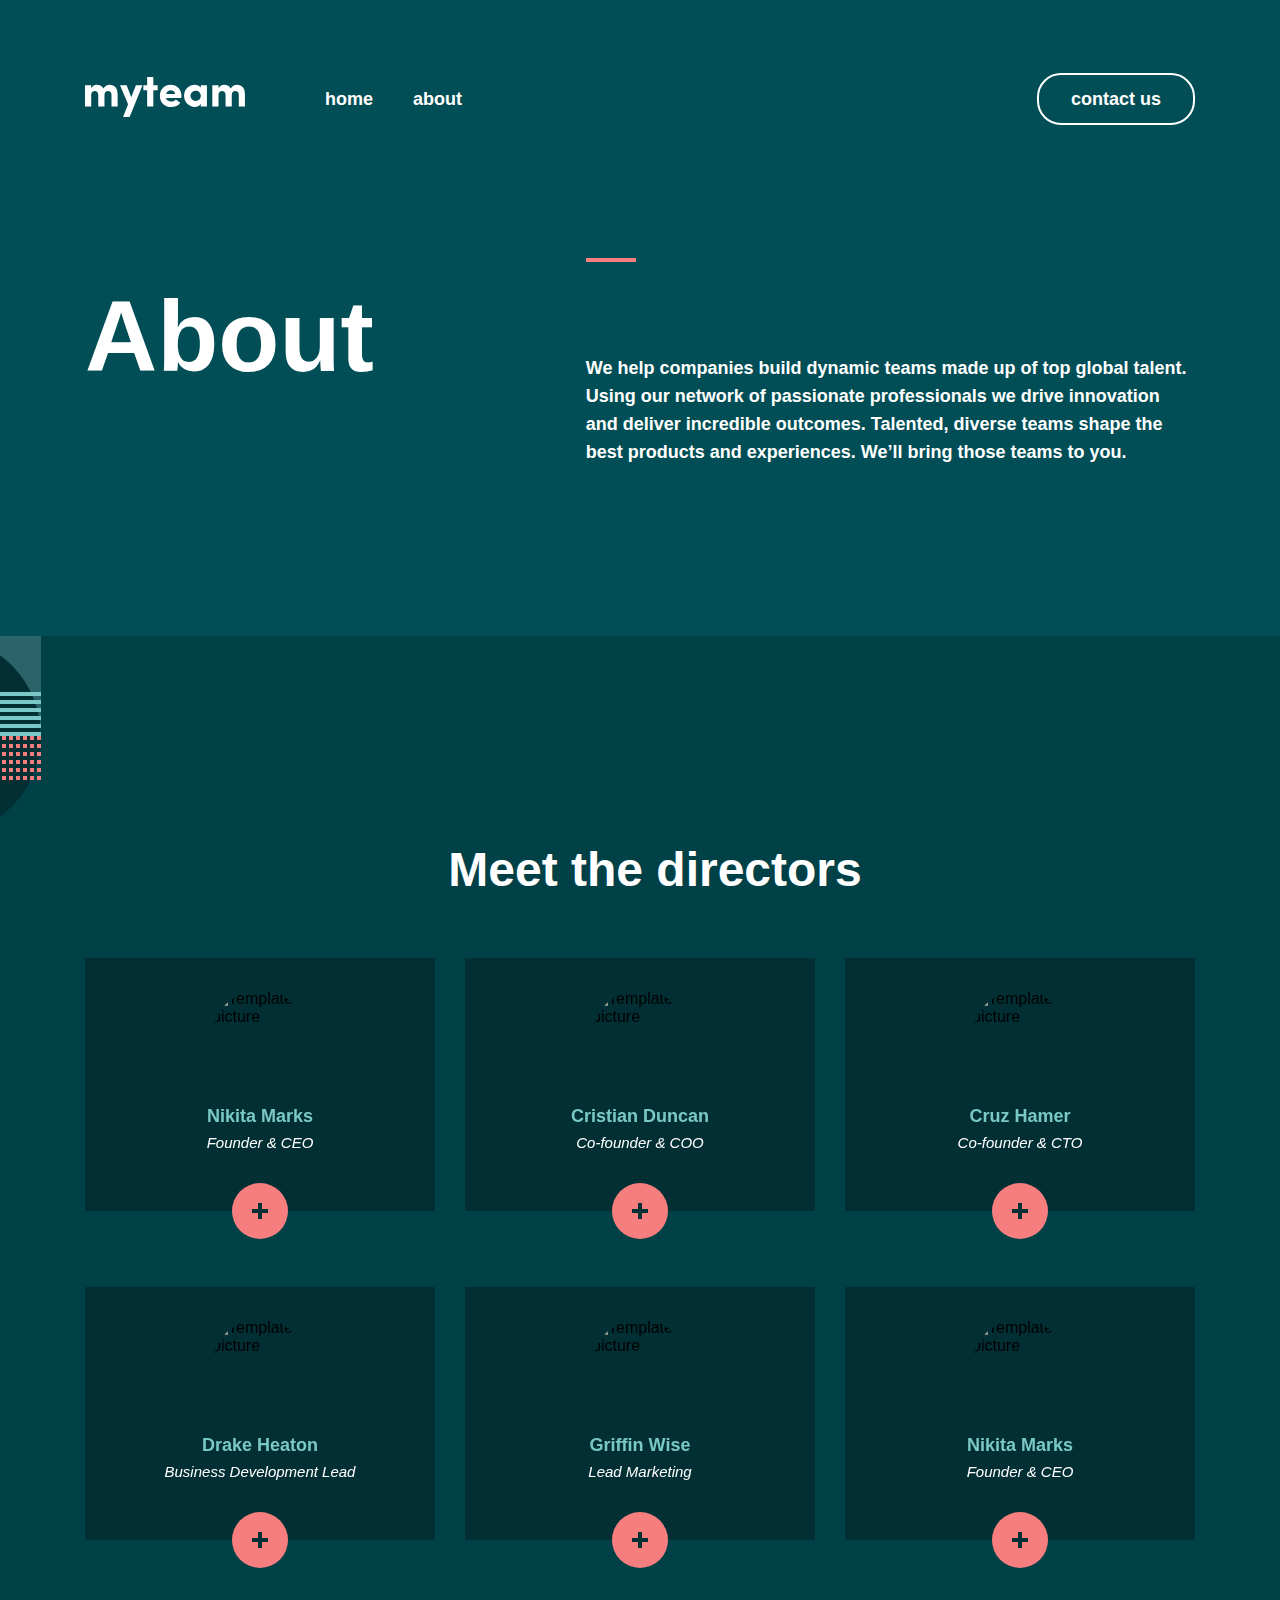
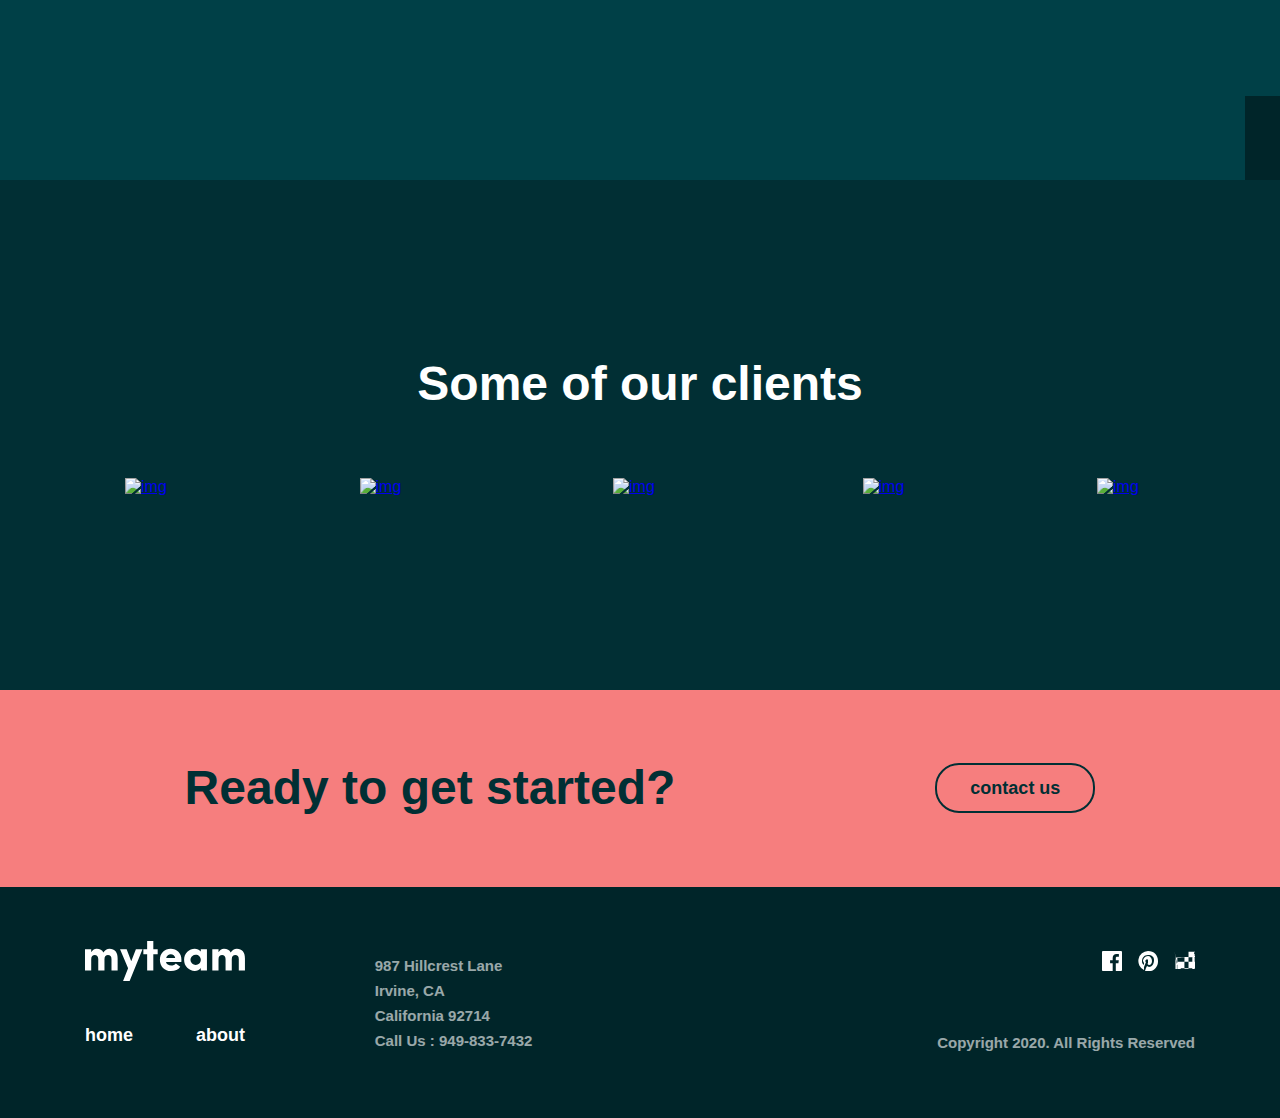
==== commit 66861c90: "Add rows" ====
--- a/about.html
+++ b/about.html
@@ -5,11 +5,11 @@
     <meta http-equiv="X-UA-Compatible" content="IE=edge">
     <meta name="viewport" content="width=device-width, initial-scale=1.0">
     <title>Document</title>
-<!--     
-    <link rel="stylesheet" href="./css/normalize.css">
-    <link rel="stylesheet" href="./css/main.css"> -->
-    <link rel="stylesheet" href="./css/main.min.css">
-
+    
+    <!-- <link rel="stylesheet" href="./css/normalize.css"> -->
+    <link rel="stylesheet" href="./css/main.css">
+    <!-- <link rel="stylesheet" href="./css/main.min.css"> -->
+    
     
     <!-- <link rel="stylesheet" href="./css/main.min.css"> -->
 </head>
@@ -56,296 +56,442 @@
             
             <section class="directors">
                 <div class="container">
-                    <h2 class="directors__heading">Meet the directors</h2>
-                    <ul class="directors__list directors-inner-list">
-                        <li class="directors-inner-list__item">
-                            <div class="directors-inner-list__top">
-                                <img src="./images/nikita.png" srcset="./images/nikita.png 1x , ./images/nikita@2x.png 2x" alt="item logo" class="directors-inner-list__img" width="96" height="100">
-                                <p class="directors-inner-list__name">Nikita Marks</p>
-                                <p class="directors-inner-list__title">Founder & CEO</p>
-                                <span class="open-close">
-                                    <svg width="56" height="56" fill="none" xmlns="http://www.w3.org/2000/svg"><circle cx="28" cy="28" r="28" fill="#F67E7E"/><path fill-rule="evenodd" clip-rule="evenodd" d="M30 20h-4v6h-6v4h6v6h4v-6h6v-4h-6v-6Z" fill="#012F34"/></svg>                        </span>
-                                </div>
-                                <div class="directors-inner-list__bottom">
-                                    <p class="directors-inner-list__name">Aden Allan</p>
-                                    <div class="directors-inner-list__text">“Empowered teams create truly amazing products. Set the north star and let them follow it.”</div>
-                                    <div class="link-box">
-                                        <a href="" class="link-box__element">
-                                            <img src="./images/twitter.svg" alt="link photo" class="lnk-box__img">
-                                        </a><a href="" class="link-box__element">
-                                            <img src="./images/Shape.svg" alt="link photo" class="lnk-box__img">
-                                        </a>
-                                    </div>
-                                    <span class="open-close-bottom">
-                                        <svg width="56" height="56" fill="none" xmlns="http://www.w3.org/2000/svg"><circle cx="28" cy="28" r="28" fill="#79C8C7"/><path fill-rule="evenodd" clip-rule="evenodd" d="M30 20h-4v6h-6v4h6v6h4v-6h6v-4h-6v-6Z" fill="#012F34"/></svg>
-                                    </span>
-                                </div>
-                            </li>
-                            <li class="directors-inner-list__item">
-                                <div class="directors-inner-list__top">
-                                    <img src="./images/cristian.png" srcset="./images/cristian.png 1x , ./images/cristian@2x.png 2x" alt="item logo" class="directors-inner-list__img" width="96" height="100">
-                                    <p class="directors-inner-list__name">Cristian Duncan</p>
-                                    <p class="directors-inner-list__title">Co-founder & COO</p>
-                                    <span class="open-close">
-                                        <svg width="56" height="56" fill="none" xmlns="http://www.w3.org/2000/svg"><circle cx="28" cy="28" r="28" fill="#F67E7E"/><path fill-rule="evenodd" clip-rule="evenodd" d="M30 20h-4v6h-6v4h6v6h4v-6h6v-4h-6v-6Z" fill="#012F34"/></svg>                        </span>
-                                    </div>
-                                    <div class="directors-inner-list__bottom">
-                                        <p class="directors-inner-list__name">Aden Allan</p>
-                                        <div class="directors-inner-list__text">“Empowered teams create truly amazing products. Set the north star and let them follow it.”</div>
-                                        <div class="link-box">
-                                            <a href="" class="link-box__element">
-                                                <img src="./images/twitter.svg" alt="link photo" class="lnk-box__img">
-                                            </a><a href="" class="link-box__element">
-                                                <img src="./images/Shape.svg" alt="link photo" class="lnk-box__img">
-                                            </a>
-                                        </div>
-                                        <span class="open-close-bottom">
-                                            <svg width="56" height="56" fill="none" xmlns="http://www.w3.org/2000/svg"><circle cx="28" cy="28" r="28" fill="#79C8C7"/><path fill-rule="evenodd" clip-rule="evenodd" d="M30 20h-4v6h-6v4h6v6h4v-6h6v-4h-6v-6Z" fill="#012F34"/></svg>
-                                        </span>
-                                    </div>
-                                </li>
-                                <li class="directors-inner-list__item">
-                                    <div class="directors-inner-list__top">
-                                        <img src="./images/cruz.png" srcset="./images/cruz.png 1x , ./images/cruz@2x.png 2x" alt="item logo" class="directors-inner-list__img" width="96" height="100">
-                                        <p class="directors-inner-list__name">Cruz Hamer</p>
-                                        <p class="directors-inner-list__title">Co-founder & CTO</p>
-                                        <span class="open-close">
-                                            <svg width="56" height="56" fill="none" xmlns="http://www.w3.org/2000/svg"><circle cx="28" cy="28" r="28" fill="#F67E7E"/><path fill-rule="evenodd" clip-rule="evenodd" d="M30 20h-4v6h-6v4h6v6h4v-6h6v-4h-6v-6Z" fill="#012F34"/></svg>                        </span>
-                                        </div>
-                                        <div class="directors-inner-list__bottom">
-                                            <p class="directors-inner-list__name">Aden Allan</p>
-                                            <div class="directors-inner-list__text">“Empowered teams create truly amazing products. Set the north star and let them follow it.”</div>
-                                            <div class="link-box">
-                                                <a href="" class="link-box__element">
-                                                    <img src="./images/twitter.svg" alt="link photo" class="lnk-box__img">
-                                                </a><a href="" class="link-box__element">
-                                                    <img src="./images/Shape.svg" alt="link photo" class="lnk-box__img">
-                                                </a>
-                                            </div>
-                                            <span class="open-close-bottom">
-                                                <svg width="56" height="56" fill="none" xmlns="http://www.w3.org/2000/svg"><circle cx="28" cy="28" r="28" fill="#79C8C7"/><path fill-rule="evenodd" clip-rule="evenodd" d="M30 20h-4v6h-6v4h6v6h4v-6h6v-4h-6v-6Z" fill="#012F34"/></svg>
-                                            </span>
-                                        </div>
-                                    </li>
-                                    <li class="directors-inner-list__item">
-                                        <div class="directors-inner-list__top">
-                                            <img src="./images/drake.png" srcset="./images/drake.png 1x , ./images/drake@2x.png 2x" alt="item logo" class="directors-inner-list__img" width="96" height="100">
-                                            <p class="directors-inner-list__name">Drake Heaton</p>
-                                            <p class="directors-inner-list__title">Business Development Lead</p>
-                                            <span class="open-close">
-                                                <svg width="56" height="56" fill="none" xmlns="http://www.w3.org/2000/svg"><circle cx="28" cy="28" r="28" fill="#F67E7E"/><path fill-rule="evenodd" clip-rule="evenodd" d="M30 20h-4v6h-6v4h6v6h4v-6h6v-4h-6v-6Z" fill="#012F34"/></svg>                        </span>
-                                            </div>
-                                            <div class="directors-inner-list__bottom">
-                                                <p class="directors-inner-list__name">Aden Allan</p>
-                                                <div class="directors-inner-list__text">“Empowered teams create truly amazing products. Set the north star and let them follow it.”</div>
-                                                <div class="link-box">
-                                                    <a href="" class="link-box__element">
-                                                        <img src="./images/twitter.svg" alt="link photo" class="lnk-box__img">
-                                                    </a><a href="" class="link-box__element">
-                                                        <img src="./images/Shape.svg" alt="link photo" class="lnk-box__img">
-                                                    </a>
-                                                </div>
-                                                <span class="open-close-bottom">
-                                                    <svg width="56" height="56" fill="none" xmlns="http://www.w3.org/2000/svg"><circle cx="28" cy="28" r="28" fill="#79C8C7"/><path fill-rule="evenodd" clip-rule="evenodd" d="M30 20h-4v6h-6v4h6v6h4v-6h6v-4h-6v-6Z" fill="#012F34"/></svg>
-                                                </span>
-                                            </div>
-                                        </li>
-                                        <li class="directors-inner-list__item list-item">
-                                            <div class="directors-inner-list__top">
-                                                <img src="./images/griffin.png" srcset="./images/griffin.png 1x , ./images/griffin@2x.png 2x" alt="item logo" class="directors-inner-list__img" width="96" height="100">
-                                                <p class="directors-inner-list__name">Griffin Wise</p>
-                                                <p class="directors-inner-list__title">Lead Marketing</p>
-                                                <span class="open-close">
-                                                    <svg width="56" height="56" fill="none" xmlns="http://www.w3.org/2000/svg"><circle cx="28" cy="28" r="28" fill="#F67E7E"/><path fill-rule="evenodd" clip-rule="evenodd" d="M30 20h-4v6h-6v4h6v6h4v-6h6v-4h-6v-6Z" fill="#012F34"/></svg>                        </span>
-                                                </div>
-                                                <div class="directors-inner-list__bottom">
-                                                    <p class="directors-inner-list__name">Aden Allan</p>
-                                                    <div class="directors-inner-list__text">“Empowered teams create truly amazing products. Set the north star and let them follow it.”</div>
-                                                    <div class="link-box">
-                                                        <a href="" class="link-box__element">
-                                                            <img src="./images/twitter.svg" alt="link photo" class="lnk-box__img">
-                                                        </a><a href="" class="link-box__element">
-                                                            <img src="./images/Shape.svg" alt="link photo" class="lnk-box__img">
-                                                        </a>
-                                                    </div>
-                                                    <span class="open-close-bottom">
-                                                        <svg width="56" height="56" fill="none" xmlns="http://www.w3.org/2000/svg"><circle cx="28" cy="28" r="28" fill="#79C8C7"/><path fill-rule="evenodd" clip-rule="evenodd" d="M30 20h-4v6h-6v4h6v6h4v-6h6v-4h-6v-6Z" fill="#012F34"/></svg>
-                                                    </span>
-                                                </div>
-                                            </li>
-                                            <li class="directors-inner-list__item">
-                                                <div class="directors-inner-list__top">
-                                                    <img src="./images/aden.png" srcset="./images/aden.png 1x , ./images/aden@2x.png 2x" alt="item logo" class="directors-inner-list__img" width="96" height="100">
-                                                    <p      class="directors-inner-list__name">Aden Allan</p>
-                                                    <p class="directors-inner-list__title">Head of Talent</p>
-                                                    <span class="open-close">
-                                                        <svg width="56" height="56" fill="none" xmlns="http://www.w3.org/2000/svg"><circle cx="28" cy="28" r="28" fill="#F67E7E"/><path fill-rule="evenodd" clip-rule="evenodd" d="M30 20h-4v6h-6v4h6v6h4v-6h6v-4h-6v-6Z" fill="#012F34"/></svg>                        </span>
-                                                    </div>
-                                                    <div class="directors-inner-list__bottom">
-                                                        <p class="directors-inner-list__name">Aden Allan</p>
-                                                        <div class="directors-inner-list__text">“Empowered teams create truly amazing products. Set the north star and let them follow it.”</div>
-                                                        <div class="link-box">
-                                                            <a href="" class="link-box__element">
-                                                                <img src="./images/twitter.svg" alt="link photo" class="lnk-box__img">
-                                                            </a><a href="" class="link-box__element">
-                                                                <img src="./images/Shape.svg" alt="link photo" class="lnk-box__img">
-                                                            </a>
-                                                        </div>
-                                                        <span class="open-close-bottom">
-                                                            <svg width="56" height="56" fill="none" xmlns="http://www.w3.org/2000/svg"><circle cx="28" cy="28" r="28" fill="#79C8C7"/><path fill-rule="evenodd" clip-rule="evenodd" d="M30 20h-4v6h-6v4h6v6h4v-6h6v-4h-6v-6Z" fill="#012F34"/></svg>
-                                                        </span>
-                                                    </div>
-                                                </li>
-                                            </ul>
-                                        </div>
-                                    </section>
-                                    <!-- CLIENT SECTION START  -->
+                    <h2 class="directors__title">Meet the directors</h2>
+                    <ul class="directors__list">
+                        <li class="directors__item item">
+                            <div class="item__wrapper">
+                                
+                                <div class="item__front card">
                                     
-                                    <section class="clients">
-                                        <div class="container">
-                                            
-                                            <div class="clients__box">
-                                                <h2 class="clients__title">
-                                                    Some of our clients
-                                                </h2>
-                                                <ul class="clients__list">
-                                                    <li class="clients__item">
-                                                        <a  class="clients__link" href="#"><img class="clients__img"  src="./images/verge.png" 
-                                                            width="165"
-                                                            height="28"
-                                                            srcset="./images/verge.png 1x , ./images/verge@2x 2x"
-                                                            alt="img"></a>
-                                                        </li>
-                                                        <li class="clients__item">
-                                                            <a class="clients__link" href="#"><img class="clients__img" src="./images/jakarta.png" 
-                                                                width="184" 
-                                                                height="23"
-                                                                srcset="./images/jakarta.png 1x , ./images/jakarta@2x 2x" alt="img">
-                                                            </a>
-                                                        </li>
-                                                        <li class="clients__item">
-                                                            <a class="clients__link" href="#"><img class="clients__img" src="./images/Object.png" 
-                                                                width="180" 
-                                                                height="28"
-                                                                srcset="./images/Object.png 1x , ./images/Object@2x 2x" alt="img">
-                                                            </a>
-                                                        </li>
-                                                        <li class="clients__item">
-                                                            <a class="clients__link" href="#"><img class="clients__img" src="./images/techradar.png"
-                                                                width="165" 
-                                                                height="28"
-                                                                srcset="./images/techradar.png 1x , ../images/techradar@2x 2x" alt="img">
-                                                            </a>
-                                                        </li>
-                                                        <li class="clients__item">
-                                                            <a class="clients__link" href="#"><img class="clients__img" src="./images/gadgets-now.png" 
-                                                                width="98" 
-                                                                height="45"
-                                                                srcset="./images/gadgets-now.png 1x , ./images/gadgets-now@2x 2x" alt="img">
-                                                            </a>
-                                                        </li>
-                                                    </ul>  
-                                                </div>
-                                            </div>
-                                        </section>
+                                    <img class="card__img" src="./images/nikita.png"
+                                    srcset="./images/nikita.png 1x , ./images/nikita@2x.png 2x"
+                                    width="96" height="96"
+                                    alt="Template picture">
+                                    <h3 class="card__title">Nikita Marks</h3>
+                                    <p class="card__desc">Founder & CEO</p>
+                                    
+                                </div>
+                                <div class="item__back card">
+                                    <h3 class="card__title">
+                                        Aden Allan
+                                    </h3>
+                                    <blockquote class="card__text" cite="Aden Allan">
+                                        “Empowered teams create truly amazing products. Set the north star and let them follow it.”
+                                    </blockquote>
+                                    
+                                    <ul class="card__social-list">
+                                        <li class="card__social-item">
+                                            <a class="card__social-link" href="https://www.twitter.com/">
+                                                <svg width="21" height="18" viewBox="0 0 21 18" fill="none" xmlns="http://www.w3.org/2000/svg">
+                                                    <path id="twitter"
+                                                    d="M20.6667 2.79746C19.9309 3.12412 19.14 3.34412 18.31 3.44329C19.1575 2.93579 19.8084 2.13162 20.1142 1.17329C19.3217 1.64329 18.4434 1.98496 17.5084 2.16912C16.7609 1.37162 15.6934 0.873291 14.5134 0.873291C11.8642 0.873291 9.91752 3.34496 10.5159 5.91079C7.10669 5.73996 4.08335 4.10662 2.05919 1.62412C0.984187 3.46829 1.50169 5.88079 3.32835 7.10246C2.65669 7.08079 2.02335 6.89662 1.47085 6.58912C1.42585 8.48996 2.78835 10.2683 4.76169 10.6641C4.18419 10.8208 3.55169 10.8575 2.90835 10.7341C3.43002 12.3641 4.94502 13.55 6.74169 13.5833C5.01669 14.9358 2.84335 15.54 0.666687 15.2833C2.48252 16.4475 4.64002 17.1266 6.95669 17.1266C14.575 17.1266 18.8792 10.6925 18.6192 4.92162C19.4209 4.34246 20.1167 3.61996 20.6667 2.79746Z"
+                                                    fill="currentColor" />
+                                                </svg>
+                                            </a>
+                                        </li>
                                         
-                                        <!-- CLIENT SECTION FINISH -->
-                                        
-                                        <!-- Article start -->
-                                        
-                                        <article class="article">
-                                            <div class="container">
-                                                <div class="article__box">
-                                                    <h2 class="article__title">
-                                                        Ready to get started?
-                                                    </h2>
-                                                    <a class="article__link" href="#">contact us</a>
-                                                </div>
-                                                
-                                            </div>
-                                        </article>
-                                        
-                                    </main>
-                                    <!-- Main finish  -->
-                                    
-                                    <!-- Footer start -->
+                                        <li class="card__social-item">
+                                            <a class="card__social-link" href="https://www.instagram.com/">
+                                            <svg width="20" height="20" viewBox="0 0 20 20" fill="none" xmlns="http://www.w3.org/2000/svg">
+                                                <path fill-rule="evenodd" clip-rule="evenodd"
+                                                    d="M2 0H18C19.1 0 20 0.9 20 2V18C20 19.1 19.1 20 18 20H2C0.9 20 0 19.1 0 18V2C0 0.9 0.9 0 2 0ZM6 17V8H3V17H6ZM4.5 6.3C3.5 6.3 2.7 5.5 2.7 4.5C2.7 3.5 3.5 2.7 4.5 2.7C5.5 2.7 6.3 3.5 6.3 4.5C6.3 5.5 5.5 6.3 4.5 6.3ZM14 17H17V11.3C17 9.4 15.4 7.8 13.5 7.8C12.6 7.8 11.5 8.4 11 9.2V8H8V17H11V11.7C11 10.9 11.7 10.2 12.5 10.2C13.3 10.2 14 10.9 14 11.7V17Z"
+                                                    fill="currentColor" />
+                                            </svg>
+                                            </a>
+                                        </li>
+                                    </ul>
+                                </div>
                                 
-                                    <footer class="site-footer">
-                                        <div class="container">
-                                            <div class="site-footer__info">
-                                                <div class="site-footer__about">
-                                                    <a class="site-footer__logo" href="./index.html"><img src="./images/logo.svg" alt="site logo"></a>
-                                                    <ul class="site-footer__more-list">
-                                                        <li class="site-footer__more-item">
-                                                            <a class="site-footer__more-link" href="#">home</a>
-                                                        </li>
-                                                        <li class="site-footer__more-item">
-                                                            <a class="site-footer__more-link" href="#">about</a>
-                                                        </li>
-                                                    </ul>
-                                                </div>
-                                                <ul class="site-footer__list">
-                                                    <li class="site-footer__item">
-                                                        <span class="site-footer__text">
-                                                            987 Hillcrest Lane
-                                                        </span>
-                                                    </li>
-                                                    <li class="site-footer__item">
-                                                        <span class="site-footer__text">
-                                                            Irvine, CA
-                                                        </span>
-                                                    </li>
-                                                    <li class="site-footer__item">
-                                                        <span class="site-footer__text">
-                                                            California 92714
-                                                        </span>
-                                                    </li>
-                                                    <li class="site-footer__item">
-                                                        <span class="site-footer__text">
-                                                            Call Us : 949-833-7432
-                                                        </span>
-                                                    </li>
-                                                </ul>
-                                                <div class="site-footer__mini-box">
-                                                    <ul class="site-footer__message-list">
-                                                        <li class="site-footer__message-item">
-                                                            <a class="site-footer__message-links" href="https://www.facebook.com/" target="blank">
-                                                                <svg width="20" height="20" viewBox="0 0 20 20" fill="currentColor"
-                                                                    xmlns="http://www.w3.org/2000/svg">
-                                                                    <path id="facebook"
-                                                                        d="M18.8958 0H1.10417C0.494167 0 0 0.494167 0 1.10417V18.8967C0 19.5058 0.494167 20 1.10417 20H10.6833V12.255H8.07667V9.23667H10.6833V7.01083C10.6833 4.4275 12.2608 3.02083 14.5658 3.02083C15.67 3.02083 16.6183 3.10333 16.895 3.14V5.84L15.2967 5.84083C14.0433 5.84083 13.8008 6.43667 13.8008 7.31V9.2375H16.79L16.4008 12.2558H13.8008V20H18.8975C19.5058 20 20 19.5058 20 18.8958V1.10417C20 0.494167 19.5058 0 18.8958 0Z"
-                                                                        fill="currentColor" />
-                                                                </svg>
-                                                            </a>
-                                                        </li>
-                                                        <li class="site-footer__message-item">
-                                                            <a class="site-footer__message-links" href="https://www.pinterest.ru/" target="blank">
-                                                                <svg width="20" height="20" fill="currentColor" xmlns="http://www.w3.org/2000/svg">
-                                                                    <path
-                                                                        d="M10 0a10 10 0 0 0-4 19v-3l2-5-1-1 2-2 1 1v3c-1 1 0 2 1 2 2 0 3-2 3-4 0-3-2-5-4-5-3 0-5 3-5 5l1 2v2c-2-1-2-3-2-4 0-3 2-6 6-6s6 2 6 5c0 4-2 7-5 7l-2-1-1 2-1 3a10 10 0 0 0 13-10c0-6-4-10-10-10Z"
-                                                                        fill="currentColor" />
-                                                                </svg>
-                                                            </a>
-                                                        </li>
-                                                        <li class="site-footer__message-item">
-                                                            <a class="site-footer__message-links" href="https://www.twitter.com/" target="blank">
-                                                                <svg width="21" height="18" viewBox="0 0 21 18" fill="currentColor"
-                                                                    xmlns="http://www.w3.org/2000/svg">
-                                                                    <path id="twitter"
-                                                                        d="M20.6667 2.79746C19.9309 3.12412 19.14 3.34412 18.31 3.44329C19.1575 293579 19.8084 2.13162 20.1142 1.17329C19.3217 1.64329 18.4434 1.98496 175084 2.16912C16.7609 1.37162 15.6934 0.873291 14.5134 0.873291C11.8642 0873291 9.91752 3.34496 10.5159 5.91079C7.10669 5.73996 4.08335 4.10662 205919 1.62412C0.984187 3.46829 1.50169 5.88079 3.32835 7.10246C2.65669 708079 2.02335 6.89662 1.47085 6.58912C1.42585 8.48996 2.78835 10.2683 476169 10.6641C4.18419 10.8208 3.55169 10.8575 2.90835 10.7341C3.43002 123641 4.94502 13.55 6.74169 13.5833C5.01669 14.9358 2.84335 15.54 0.66668715.2833C2.48252 16.4475 4.64002 17.1266 6.95669 17.1266C14.575 17.1266 188792 10.6925 18.6192 4.92162C19.4209 4.34246 20.1167 3.61996 20.6667 279746Z"
-                                                                        fill="currentColor" />
-                                                                </svg>
-                                                            </a>
-                                                        </li>
-                                                    </ul>
-                                                    <p class="site-footer__mini-text">
-                                                        Copyright 2020. All Rights Reserved
-                                                    </p>
-                                                </div>
-                                            </div>
-                                        </div>
-                                    </footer>
-                                    <!-- footer finish -->
-                                        <script src="./js/main.js"></script>
-                                    </body>
-                                    </html>+                                <button class="item__button" type="button"></button>
+                            </div>
+                        </li>
+
+                        <li class="directors__item item">
+                            <div class="item__wrapper">
+                        
+                                <div class="item__front card">
+                        
+                                    <img class="card__img" src="./images/cristian.png" srcset="./images/cristian.png 1x , ./images/cristian@2x.png 2x"
+                                        width="96" height="96" alt="Template picture">
+                                    <h3 class="card__title">Cristian Duncan</h3>
+                                    <p class="card__desc">Co-founder & COO</p>
+                        
+                                </div>
+                                <div class="item__back card">
+                                    <h3 class="card__title">
+                                        Aden Allan
+                                    </h3>
+                                    <blockquote class="card__text" cite="Aden Allan">
+                                        “Empowered teams create truly amazing products. Set the north star and let them follow it.”
+                                    </blockquote>
+                        
+                                    <ul class="card__social-list">
+                                        <li class="card__social-item">
+                                            <a class="card__social-link" href="https://www.twitter.com/">
+                                                <svg width="21" height="18" viewBox="0 0 21 18" fill="none" xmlns="http://www.w3.org/2000/svg">
+                                                    <path id="twitter"
+                                                        d="M20.6667 2.79746C19.9309 3.12412 19.14 3.34412 18.31 3.44329C19.1575 2.93579 19.8084 2.13162 20.1142 1.17329C19.3217 1.64329 18.4434 1.98496 17.5084 2.16912C16.7609 1.37162 15.6934 0.873291 14.5134 0.873291C11.8642 0.873291 9.91752 3.34496 10.5159 5.91079C7.10669 5.73996 4.08335 4.10662 2.05919 1.62412C0.984187 3.46829 1.50169 5.88079 3.32835 7.10246C2.65669 7.08079 2.02335 6.89662 1.47085 6.58912C1.42585 8.48996 2.78835 10.2683 4.76169 10.6641C4.18419 10.8208 3.55169 10.8575 2.90835 10.7341C3.43002 12.3641 4.94502 13.55 6.74169 13.5833C5.01669 14.9358 2.84335 15.54 0.666687 15.2833C2.48252 16.4475 4.64002 17.1266 6.95669 17.1266C14.575 17.1266 18.8792 10.6925 18.6192 4.92162C19.4209 4.34246 20.1167 3.61996 20.6667 2.79746Z"
+                                                        fill="currentColor" />
+                                                </svg>
+                                            </a>
+                                        </li>
+                        
+                                        <li class="card__social-item">
+                                            <a class="card__social-link" href="https://www.instagram.com/">
+                                                <svg width="20" height="20" viewBox="0 0 20 20" fill="none" xmlns="http://www.w3.org/2000/svg">
+                                                    <path fill-rule="evenodd" clip-rule="evenodd"
+                                                        d="M2 0H18C19.1 0 20 0.9 20 2V18C20 19.1 19.1 20 18 20H2C0.9 20 0 19.1 0 18V2C0 0.9 0.9 0 2 0ZM6 17V8H3V17H6ZM4.5 6.3C3.5 6.3 2.7 5.5 2.7 4.5C2.7 3.5 3.5 2.7 4.5 2.7C5.5 2.7 6.3 3.5 6.3 4.5C6.3 5.5 5.5 6.3 4.5 6.3ZM14 17H17V11.3C17 9.4 15.4 7.8 13.5 7.8C12.6 7.8 11.5 8.4 11 9.2V8H8V17H11V11.7C11 10.9 11.7 10.2 12.5 10.2C13.3 10.2 14 10.9 14 11.7V17Z"
+                                                        fill="currentColor" />
+                                                </svg>
+                                            </a>
+                                        </li>
+                        
+                                    </ul>
+                                </div>
+                        
+                                <button class="item__button" type="button"></button>
+                            </div>
+                        </li>
+
+                        <li class="directors__item item">
+                            <div class="item__wrapper">
+                        
+                                <div class="item__front card">
+                        
+                                    <img class="card__img" src="./images/cruz.png" srcset="./images/cruz.png 1x , ./images/cruz@2x.png 2x"
+                                        width="96" height="96" alt="Template picture">
+                                    <h3 class="card__title">Cruz Hamer</h3>
+                                    <p class="card__desc">Co-founder & CTO</p>
+                        
+                                </div>
+                                <div class="item__back card">
+                                    <h3 class="card__title">
+                                        Aden Allan
+                                    </h3>
+                                    <blockquote class="card__text" cite="Aden Allan">
+                                        “Empowered teams create truly amazing products. Set the north star and let them follow it.”
+                                    </blockquote>
+                        
+                                    <ul class="card__social-list">
+                                        <li class="card__social-item">
+                                            <a class="card__social-link" href="https://www.twitter.com/">
+                                                <svg width="21" height="18" viewBox="0 0 21 18" fill="none" xmlns="http://www.w3.org/2000/svg">
+                                                    <path id="twitter"
+                                                        d="M20.6667 2.79746C19.9309 3.12412 19.14 3.34412 18.31 3.44329C19.1575 2.93579 19.8084 2.13162 20.1142 1.17329C19.3217 1.64329 18.4434 1.98496 17.5084 2.16912C16.7609 1.37162 15.6934 0.873291 14.5134 0.873291C11.8642 0.873291 9.91752 3.34496 10.5159 5.91079C7.10669 5.73996 4.08335 4.10662 2.05919 1.62412C0.984187 3.46829 1.50169 5.88079 3.32835 7.10246C2.65669 7.08079 2.02335 6.89662 1.47085 6.58912C1.42585 8.48996 2.78835 10.2683 4.76169 10.6641C4.18419 10.8208 3.55169 10.8575 2.90835 10.7341C3.43002 12.3641 4.94502 13.55 6.74169 13.5833C5.01669 14.9358 2.84335 15.54 0.666687 15.2833C2.48252 16.4475 4.64002 17.1266 6.95669 17.1266C14.575 17.1266 18.8792 10.6925 18.6192 4.92162C19.4209 4.34246 20.1167 3.61996 20.6667 2.79746Z"
+                                                        fill="currentColor" />
+                                                </svg>
+                                            </a>
+                                        </li>
+                        
+                                        <li class="card__social-item">
+                                            <a class="card__social-link" href="https://www.instagram.com/">
+                                                <svg width="20" height="20" viewBox="0 0 20 20" fill="none" xmlns="http://www.w3.org/2000/svg">
+                                                    <path fill-rule="evenodd" clip-rule="evenodd"
+                                                        d="M2 0H18C19.1 0 20 0.9 20 2V18C20 19.1 19.1 20 18 20H2C0.9 20 0 19.1 0 18V2C0 0.9 0.9 0 2 0ZM6 17V8H3V17H6ZM4.5 6.3C3.5 6.3 2.7 5.5 2.7 4.5C2.7 3.5 3.5 2.7 4.5 2.7C5.5 2.7 6.3 3.5 6.3 4.5C6.3 5.5 5.5 6.3 4.5 6.3ZM14 17H17V11.3C17 9.4 15.4 7.8 13.5 7.8C12.6 7.8 11.5 8.4 11 9.2V8H8V17H11V11.7C11 10.9 11.7 10.2 12.5 10.2C13.3 10.2 14 10.9 14 11.7V17Z"
+                                                        fill="currentColor" />
+                                                </svg>
+                                            </a>
+                                        </li>
+                        
+                                    </ul>
+                                </div>
+                        
+                                <button class="item__button" type="button"></button>
+                            </div>
+                        </li>
+
+                        <li class="directors__item item">
+                            <div class="item__wrapper">
+                        
+                                <div class="item__front card">
+                        
+                                    <img class="card__img" src="./images/drake.png" srcset="./images/drake.png 1x , ./images/drake@2x.png 2x"
+                                        width="96" height="96" alt="Template picture">
+                                    <h3 class="card__title">Drake Heaton</h3>
+                                    <p class="card__desc">Business Development Lead</p>
+                        
+                                </div>
+                                <div class="item__back card">
+                                    <h3 class="card__title">
+                                        Aden Allan
+                                    </h3>
+                                    <blockquote class="card__text" cite="Aden Allan">
+                                        “Empowered teams create truly amazing products. Set the north star and let them follow it.”
+                                    </blockquote>
+                        
+                                    <ul class="card__social-list">
+                                        <li class="card__social-item">
+                                            <a class="card__social-link" href="https://www.twitter.com/">
+                                                <svg width="21" height="18" viewBox="0 0 21 18" fill="none" xmlns="http://www.w3.org/2000/svg">
+                                                    <path id="twitter"
+                                                        d="M20.6667 2.79746C19.9309 3.12412 19.14 3.34412 18.31 3.44329C19.1575 2.93579 19.8084 2.13162 20.1142 1.17329C19.3217 1.64329 18.4434 1.98496 17.5084 2.16912C16.7609 1.37162 15.6934 0.873291 14.5134 0.873291C11.8642 0.873291 9.91752 3.34496 10.5159 5.91079C7.10669 5.73996 4.08335 4.10662 2.05919 1.62412C0.984187 3.46829 1.50169 5.88079 3.32835 7.10246C2.65669 7.08079 2.02335 6.89662 1.47085 6.58912C1.42585 8.48996 2.78835 10.2683 4.76169 10.6641C4.18419 10.8208 3.55169 10.8575 2.90835 10.7341C3.43002 12.3641 4.94502 13.55 6.74169 13.5833C5.01669 14.9358 2.84335 15.54 0.666687 15.2833C2.48252 16.4475 4.64002 17.1266 6.95669 17.1266C14.575 17.1266 18.8792 10.6925 18.6192 4.92162C19.4209 4.34246 20.1167 3.61996 20.6667 2.79746Z"
+                                                        fill="currentColor" />
+                                                </svg>
+                                            </a>
+                                        </li>
+                        
+                                        <li class="card__social-item">
+                                            <a class="card__social-link" href="https://www.instagram.com/">
+                                                <svg width="20" height="20" viewBox="0 0 20 20" fill="none" xmlns="http://www.w3.org/2000/svg">
+                                                    <path fill-rule="evenodd" clip-rule="evenodd"
+                                                        d="M2 0H18C19.1 0 20 0.9 20 2V18C20 19.1 19.1 20 18 20H2C0.9 20 0 19.1 0 18V2C0 0.9 0.9 0 2 0ZM6 17V8H3V17H6ZM4.5 6.3C3.5 6.3 2.7 5.5 2.7 4.5C2.7 3.5 3.5 2.7 4.5 2.7C5.5 2.7 6.3 3.5 6.3 4.5C6.3 5.5 5.5 6.3 4.5 6.3ZM14 17H17V11.3C17 9.4 15.4 7.8 13.5 7.8C12.6 7.8 11.5 8.4 11 9.2V8H8V17H11V11.7C11 10.9 11.7 10.2 12.5 10.2C13.3 10.2 14 10.9 14 11.7V17Z"
+                                                        fill="currentColor" />
+                                                </svg>
+                                            </a>
+                                        </li>
+                        
+                                    </ul>
+                                </div>
+                        
+                                <button class="item__button" type="button"></button>
+                            </div>
+                        </li>
+
+                        <li class="directors__item item">
+                            <div class="item__wrapper">
+                        
+                                <div class="item__front card">
+                        
+                                    <img class="card__img" src="./images/griffin.png" srcset="./images/griffin.png 1x , ./images/griffin@2x.png 2x"
+                                        width="96" height="96" alt="Template picture">
+                                    <h3 class="card__title">Griffin Wise</h3>
+                                    <p class="card__desc">Lead Marketing</p>
+                        
+                                </div>
+                                <div class="item__back card">
+                                    <h3 class="card__title">
+                                        Aden Allan
+                                    </h3>
+                                    <blockquote class="card__text" cite="Aden Allan">
+                                        “Empowered teams create truly amazing products. Set the north star and let them follow it.”
+                                    </blockquote>
+                        
+                                    <ul class="card__social-list">
+                                        <li class="card__social-item">
+                                            <a class="card__social-link" href="https://www.twitter.com/">
+                                                <svg width="21" height="18" viewBox="0 0 21 18" fill="none" xmlns="http://www.w3.org/2000/svg">
+                                                    <path id="twitter"
+                                                        d="M20.6667 2.79746C19.9309 3.12412 19.14 3.34412 18.31 3.44329C19.1575 2.93579 19.8084 2.13162 20.1142 1.17329C19.3217 1.64329 18.4434 1.98496 17.5084 2.16912C16.7609 1.37162 15.6934 0.873291 14.5134 0.873291C11.8642 0.873291 9.91752 3.34496 10.5159 5.91079C7.10669 5.73996 4.08335 4.10662 2.05919 1.62412C0.984187 3.46829 1.50169 5.88079 3.32835 7.10246C2.65669 7.08079 2.02335 6.89662 1.47085 6.58912C1.42585 8.48996 2.78835 10.2683 4.76169 10.6641C4.18419 10.8208 3.55169 10.8575 2.90835 10.7341C3.43002 12.3641 4.94502 13.55 6.74169 13.5833C5.01669 14.9358 2.84335 15.54 0.666687 15.2833C2.48252 16.4475 4.64002 17.1266 6.95669 17.1266C14.575 17.1266 18.8792 10.6925 18.6192 4.92162C19.4209 4.34246 20.1167 3.61996 20.6667 2.79746Z"
+                                                        fill="currentColor" />
+                                                </svg>
+                                            </a>
+                                        </li>
+                        
+                                        <li class="card__social-item">
+                                            <a class="card__social-link" href="https://www.instagram.com/">
+                                                <svg width="20" height="20" viewBox="0 0 20 20" fill="none" xmlns="http://www.w3.org/2000/svg">
+                                                    <path fill-rule="evenodd" clip-rule="evenodd"
+                                                        d="M2 0H18C19.1 0 20 0.9 20 2V18C20 19.1 19.1 20 18 20H2C0.9 20 0 19.1 0 18V2C0 0.9 0.9 0 2 0ZM6 17V8H3V17H6ZM4.5 6.3C3.5 6.3 2.7 5.5 2.7 4.5C2.7 3.5 3.5 2.7 4.5 2.7C5.5 2.7 6.3 3.5 6.3 4.5C6.3 5.5 5.5 6.3 4.5 6.3ZM14 17H17V11.3C17 9.4 15.4 7.8 13.5 7.8C12.6 7.8 11.5 8.4 11 9.2V8H8V17H11V11.7C11 10.9 11.7 10.2 12.5 10.2C13.3 10.2 14 10.9 14 11.7V17Z"
+                                                        fill="currentColor" />
+                                                </svg>
+                                            </a>
+                                        </li>
+                        
+                                    </ul>
+                                </div>
+                        
+                                <button class="item__button" type="button"></button>
+                            </div>
+                        </li>
+
+                        <li class="directors__item item">
+                            <div class="item__wrapper">
+                        
+                                <div class="item__front card">
+                        
+                                    <img class="card__img" src="./images/nikita.png" srcset="./images/nikita.png 1x , ./images/nikita@2x.png 2x"
+                                        width="96" height="96" alt="Template picture">
+                                    <h3 class="card__title">Nikita Marks</h3>
+                                    <p class="card__desc">Founder & CEO</p>
+                        
+                                </div>
+                                <div class="item__back card">
+                                    <h3 class="card__title">
+                                        Aden Allan
+                                    </h3>
+                                    <blockquote class="card__text" cite="Aden Allan">
+                                        “Empowered teams create truly amazing products. Set the north star and let them follow it.”
+                                    </blockquote>
+                        
+                                    <ul class="card__social-list">
+                                        <li class="card__social-item">
+                                            <a class="card__social-link" href="https://www.twitter.com/">
+                                                <svg width="21" height="18" viewBox="0 0 21 18" fill="none" xmlns="http://www.w3.org/2000/svg">
+                                                    <path id="twitter"
+                                                        d="M20.6667 2.79746C19.9309 3.12412 19.14 3.34412 18.31 3.44329C19.1575 2.93579 19.8084 2.13162 20.1142 1.17329C19.3217 1.64329 18.4434 1.98496 17.5084 2.16912C16.7609 1.37162 15.6934 0.873291 14.5134 0.873291C11.8642 0.873291 9.91752 3.34496 10.5159 5.91079C7.10669 5.73996 4.08335 4.10662 2.05919 1.62412C0.984187 3.46829 1.50169 5.88079 3.32835 7.10246C2.65669 7.08079 2.02335 6.89662 1.47085 6.58912C1.42585 8.48996 2.78835 10.2683 4.76169 10.6641C4.18419 10.8208 3.55169 10.8575 2.90835 10.7341C3.43002 12.3641 4.94502 13.55 6.74169 13.5833C5.01669 14.9358 2.84335 15.54 0.666687 15.2833C2.48252 16.4475 4.64002 17.1266 6.95669 17.1266C14.575 17.1266 18.8792 10.6925 18.6192 4.92162C19.4209 4.34246 20.1167 3.61996 20.6667 2.79746Z"
+                                                        fill="currentColor" />
+                                                </svg>
+                                            </a>
+                                        </li>
+                        
+                                        <li class="card__social-item">
+                                            <a class="card__social-link" href="https://www.instagram.com/">
+                                                <svg width="20" height="20" viewBox="0 0 20 20" fill="none" xmlns="http://www.w3.org/2000/svg">
+                                                    <path fill-rule="evenodd" clip-rule="evenodd"
+                                                        d="M2 0H18C19.1 0 20 0.9 20 2V18C20 19.1 19.1 20 18 20H2C0.9 20 0 19.1 0 18V2C0 0.9 0.9 0 2 0ZM6 17V8H3V17H6ZM4.5 6.3C3.5 6.3 2.7 5.5 2.7 4.5C2.7 3.5 3.5 2.7 4.5 2.7C5.5 2.7 6.3 3.5 6.3 4.5C6.3 5.5 5.5 6.3 4.5 6.3ZM14 17H17V11.3C17 9.4 15.4 7.8 13.5 7.8C12.6 7.8 11.5 8.4 11 9.2V8H8V17H11V11.7C11 10.9 11.7 10.2 12.5 10.2C13.3 10.2 14 10.9 14 11.7V17Z"
+                                                        fill="currentColor" />
+                                                </svg>
+                                            </a>
+                                        </li>
+                        
+                                    </ul>
+                                </div>
+                        
+                                <button class="item__button" type="button"></button>
+                            </div>
+                        </li>
+                        
+                     
+                    </ul>
+                </div>
+            </section>
+            <!-- CLIENT SECTION START  -->
+            
+            <section class="clients">
+                <div class="container">
+                    
+                    <div class="clients__box">
+                        <h2 class="clients__title">
+                            Some of our clients
+                        </h2>
+                        <ul class="clients__list">
+                            <li class="clients__item">
+                                <a  class="clients__link" href="#"><img class="clients__img"  src="./images/verge.png" 
+                                    width="165"
+                                    height="28"
+                                    srcset="./images/verge.png 1x , ./images/verge@2x 2x"
+                                    alt="img"></a>
+                                </li>
+                                <li class="clients__item">
+                                    <a class="clients__link" href="#"><img class="clients__img" src="./images/jakarta.png" 
+                                        width="184" 
+                                        height="23"
+                                        srcset="./images/jakarta.png 1x , ./images/jakarta@2x 2x" alt="img">
+                                    </a>
+                                </li>
+                                <li class="clients__item">
+                                    <a class="clients__link" href="#"><img class="clients__img" src="./images/Object.png" 
+                                        width="180" 
+                                        height="28"
+                                        srcset="./images/Object.png 1x , ./images/Object@2x 2x" alt="img">
+                                    </a>
+                                </li>
+                                <li class="clients__item">
+                                    <a class="clients__link" href="#"><img class="clients__img" src="./images/techradar.png"
+                                        width="165" 
+                                        height="28"
+                                        srcset="./images/techradar.png 1x , ../images/techradar@2x 2x" alt="img">
+                                    </a>
+                                </li>
+                                <li class="clients__item">
+                                    <a class="clients__link" href="#"><img class="clients__img" src="./images/gadgets-now.png" 
+                                        width="98" 
+                                        height="45"
+                                        srcset="./images/gadgets-now.png 1x , ./images/gadgets-now@2x 2x" alt="img">
+                                    </a>
+                                </li>
+                            </ul>  
+                        </div>
+                    </div>
+                </section>
+                
+                <!-- CLIENT SECTION FINISH -->
+                
+                <!-- Article start -->
+                
+                <article class="article">
+                    <div class="container">
+                        <div class="article__box">
+                            <h2 class="article__title">
+                                Ready to get started?
+                            </h2>
+                            <a class="article__link" href="#">contact us</a>
+                        </div>
+                        
+                    </div>
+                </article>
+                
+            </main>
+            <!-- Main finish  -->
+            
+            <!-- Footer start -->
+            
+            <footer class="site-footer">
+                <div class="container">
+                    <div class="site-footer__info">
+                        <div class="site-footer__about">
+                            <a class="site-footer__logo" href="./index.html"><img src="./images/logo.svg" alt="site logo"></a>
+                            <ul class="site-footer__more-list">
+                                <li class="site-footer__more-item">
+                                    <a class="site-footer__more-link" href="#">home</a>
+                                </li>
+                                <li class="site-footer__more-item">
+                                    <a class="site-footer__more-link" href="#">about</a>
+                                </li>
+                            </ul>
+                        </div>
+                        <ul class="site-footer__list">
+                            <li class="site-footer__item">
+                                <span class="site-footer__text">
+                                    987 Hillcrest Lane
+                                </span>
+                            </li>
+                            <li class="site-footer__item">
+                                <span class="site-footer__text">
+                                    Irvine, CA
+                                </span>
+                            </li>
+                            <li class="site-footer__item">
+                                <span class="site-footer__text">
+                                    California 92714
+                                </span>
+                            </li>
+                            <li class="site-footer__item">
+                                <span class="site-footer__text">
+                                    Call Us : 949-833-7432
+                                </span>
+                            </li>
+                        </ul>
+                        <div class="site-footer__mini-box">
+                            <ul class="site-footer__message-list">
+                                <li class="site-footer__message-item">
+                                    <a class="site-footer__message-links" href="https://www.facebook.com/" target="blank">
+                                        <svg width="20" height="20" viewBox="0 0 20 20" fill="currentColor"
+                                        xmlns="http://www.w3.org/2000/svg">
+                                        <path id="facebook"
+                                        d="M18.8958 0H1.10417C0.494167 0 0 0.494167 0 1.10417V18.8967C0 19.5058 0.494167 20 1.10417 20H10.6833V12.255H8.07667V9.23667H10.6833V7.01083C10.6833 4.4275 12.2608 3.02083 14.5658 3.02083C15.67 3.02083 16.6183 3.10333 16.895 3.14V5.84L15.2967 5.84083C14.0433 5.84083 13.8008 6.43667 13.8008 7.31V9.2375H16.79L16.4008 12.2558H13.8008V20H18.8975C19.5058 20 20 19.5058 20 18.8958V1.10417C20 0.494167 19.5058 0 18.8958 0Z"
+                                        fill="currentColor" />
+                                    </svg>
+                                </a>
+                            </li>
+                            <li class="site-footer__message-item">
+                                <a class="site-footer__message-links" href="https://www.pinterest.ru/" target="blank">
+                                    <svg width="20" height="20" fill="currentColor" xmlns="http://www.w3.org/2000/svg">
+                                        <path
+                                        d="M10 0a10 10 0 0 0-4 19v-3l2-5-1-1 2-2 1 1v3c-1 1 0 2 1 2 2 0 3-2 3-4 0-3-2-5-4-5-3 0-5 3-5 5l1 2v2c-2-1-2-3-2-4 0-3 2-6 6-6s6 2 6 5c0 4-2 7-5 7l-2-1-1 2-1 3a10 10 0 0 0 13-10c0-6-4-10-10-10Z"
+                                        fill="currentColor" />
+                                    </svg>
+                                </a>
+                            </li>
+                            <li class="site-footer__message-item">
+                                <a class="site-footer__message-links" href="https://www.twitter.com/" target="blank">
+                                    <svg width="21" height="18" viewBox="0 0 21 18" fill="currentColor"
+                                    xmlns="http://www.w3.org/2000/svg">
+                                    <path id="twitter"
+                                    d="M20.6667 2.79746C19.9309 3.12412 19.14 3.34412 18.31 3.44329C19.1575 293579 19.8084 2.13162 20.1142 1.17329C19.3217 1.64329 18.4434 1.98496 175084 2.16912C16.7609 1.37162 15.6934 0.873291 14.5134 0.873291C11.8642 0873291 9.91752 3.34496 10.5159 5.91079C7.10669 5.73996 4.08335 4.10662 205919 1.62412C0.984187 3.46829 1.50169 5.88079 3.32835 7.10246C2.65669 708079 2.02335 6.89662 1.47085 6.58912C1.42585 8.48996 2.78835 10.2683 476169 10.6641C4.18419 10.8208 3.55169 10.8575 2.90835 10.7341C3.43002 123641 4.94502 13.55 6.74169 13.5833C5.01669 14.9358 2.84335 15.54 0.66668715.2833C2.48252 16.4475 4.64002 17.1266 6.95669 17.1266C14.575 17.1266 188792 10.6925 18.6192 4.92162C19.4209 4.34246 20.1167 3.61996 20.6667 279746Z"
+                                    fill="currentColor" />
+                                </svg>
+                            </a>
+                        </li>
+                    </ul>
+                    <p class="site-footer__mini-text">
+                        Copyright 2020. All Rights Reserved
+                    </p>
+                </div>
+            </div>
+        </div>
+    </footer>
+    <!-- footer finish -->
+    <script src="./js/main.js"></script>
+</body>
+</html>--- a/css/main.css
+++ b/css/main.css
@@ -46,7 +46,7 @@
 
 *{
     -webkit-box-sizing: border-box;
-            box-sizing: border-box;
+    box-sizing: border-box;
 }
 
 html{
@@ -66,8 +66,8 @@
     display: flex;
     -webkit-box-orient: vertical;
     -webkit-box-direction: normal;
-        -ms-flex-direction: column;
-            flex-direction: column;
+    -ms-flex-direction: column;
+    flex-direction: column;
     height: 100%;
     margin: 0;
     background-color: var(--main-body-bg-color);
@@ -82,8 +82,8 @@
 }
 .site-main{
     -webkit-box-flex: 1;
-        -ms-flex-positive: 1;
-            flex-grow: 1;
+    -ms-flex-positive: 1;
+    flex-grow: 1;
 }
 
 /* Header start */
@@ -98,8 +98,8 @@
     display: -ms-flexbox;
     display: flex;
     -webkit-box-align: center;
-        -ms-flex-align: center;
-            align-items: center;
+    -ms-flex-align: center;
+    align-items: center;
 }
 
 .header-wrapper__logo {
@@ -115,8 +115,8 @@
     display: -ms-flexbox;
     display: flex;
     -webkit-box-align: center;
-        -ms-flex-align: center;
-            align-items: center;
+    -ms-flex-align: center;
+    align-items: center;
     margin: 0 auto 0 80px;
     padding-left: 0;
 }
@@ -171,11 +171,11 @@
     display: -ms-flexbox;
     display: flex;
     -webkit-box-pack: justify;
-        -ms-flex-pack: justify;
-            justify-content: space-between;
+    -ms-flex-pack: justify;
+    justify-content: space-between;
     -webkit-box-align: end;
-        -ms-flex-align: end;
-            align-items: flex-end;
+    -ms-flex-align: end;
+    align-items: flex-end;
 }
 .hero-inner__left {
     position: relative;
@@ -282,8 +282,8 @@
     display: -ms-flexbox;
     display: flex;
     -webkit-box-pack: justify;
-        -ms-flex-pack: justify;
-            justify-content: space-between;
+    -ms-flex-pack: justify;
+    justify-content: space-between;
 }
 .build-section__left {
     position: relative;
@@ -330,8 +330,8 @@
     display: flex;
     margin-bottom: 30px;
     -webkit-box-align: center;
-        -ms-flex-align: center;
-            align-items: center;
+    -ms-flex-align: center;
+    align-items: center;
 }
 .build-list__item:first-child::before {
     content: "";
@@ -411,8 +411,8 @@
     display: -ms-flexbox;
     display: flex;
     -webkit-box-pack: justify;
-        -ms-flex-pack: justify;
-            justify-content: space-between;
+    -ms-flex-pack: justify;
+    justify-content: space-between;
     padding: 0;
 }
 .top-company__list::after{
@@ -514,175 +514,174 @@
 
 
 /* directors start */
-.directors {
-    padding-top: 140px;
-    padding-bottom: 125px;
-    background-color: #004047;
-}
-.directors__heading {
-    margin-top: 0;
-    margin-bottom: 70px;
+.directors{
+    background-color:  #004047;
+    padding-top: 10px;
+    padding-bottom: 140px;
+}
+.directors__title {
     font-weight: 700;
     font-size: 48px;
-    line-height: 48px;
+    margin-right: 170px;
+    line-height: 48px;   
+    color: #FFFFFF;
+    margin-bottom: 64px;
     text-align: center;
-    color: var(--main-body-bg-color);
-}
-.directors-inner-list {
+}
+.directors__title::before{
     position: relative;
+    top: -50px;
+    left: -357px;
+    background-image: url("../images/top-derictory.svg");
+    background-repeat: no-repeat;
+    background-size: 200px 200px;
+    content: "";
+    display: inline-block;
+    width: 200px;
+    height: 200px;
+
+}
+.directors__list{
+    display: flex;
+    flex-wrap: wrap;
+    align-items: center;
+    margin: 0;
+    margin-left: -30px;
+    margin-bottom: -76px;
+    padding-left: 0;
+    list-style: none;
+}
+.directors__list::after{
+     position: relative;
+    top: 80px;
+    left: 1190px;
+    background-image: url("../images/bottom-8.svg");
+    background-repeat: no-repeat;
+    background-size: 147px 100px;
+    content: "";
+    display: inline-block;
+    width: 147px;
+    height: 100px;
+}
+
+.item{
+    margin-bottom: 76px;
+    flex-wrap: wrap;
+    margin-left: 30px;
+}
+
+
+.item__wrapper {
+    width: 350px;
+    position: relative;
+    z-index: 1;
+    perspective: 1500px;
+}
+
+.item__wrapper > .item__front, .item__back{
+    display: flex;
+    flex-direction: column;
+    align-items: center;
+    transition: transform 1s ease;
+}
+
+.item__wrapper--active .item__front{
+    transform: rotateY(180deg);
+}
+
+.item__wrapper--active .item__back{
+    transform: rotateY(360deg);
+}
+
+.item__front {
     width: 100%;
-    display: -webkit-box;
-    display: -ms-flexbox;
-    display: flex;
-    -webkit-box-pack: justify;
-        -ms-flex-pack: justify;
-            justify-content: space-between;
-    -ms-flex-wrap: wrap;
-        flex-wrap: wrap;
-    list-style: none;
-    margin: 0;
-    padding-left: 0;
-}
-.directors-inner-list::before {
-    position: absolute;
-    z-index: 2;
-    top: -257px;
-    left: -205px;
-    content: "";
-    display: inline-block;
-    width: 100px;
-    height: 200px;
-    background-image: url("../images/Group.svg");
-    background-repeat: no-repeat;
-    background-size: contain;
-}
-.directors-inner-list::after {
-    position: absolute;
-    z-index: 3;
-    top: 690px;
-    right: -204px;
-    content: "";
-    display: inline-block;
-    width: 130px;
-    height: 100px;
-    background-image: url("../images/delivering-decor.svg");
-    background-repeat: no-repeat;
-    background-size: cover;
-}
-.directors-inner-list__item {
-    position: relative;
-    display: -webkit-box;
-    display: -ms-flexbox;
-    display: flex;
-    margin-bottom: 70px;
-    padding: 30px 0 10px 0;
-    width: 350px;
+    padding: 32px 24px 56px 24px;
     background-color: #012F34;
-
-    -webkit-transition: -webkit-transform 1s;
-
-    transition: -webkit-transform 1s;
-
-    -o-transition: transform 1s;
-
-    transition: transform 1s;
-
-    transition: transform 1s, -webkit-transform 1s;
-    
-}
-
-
-.directors-inner-list__top {
-    position: relative;
-    z-index: 5;
-    width: 254px;
-    display: -webkit-box;
-    display: -ms-flexbox;
-    display: flex;
-    -webkit-box-orient: vertical;
-    -webkit-box-direction: normal;
-        -ms-flex-direction: column;
-            flex-direction: column;
-    -webkit-box-align: center;
-        -ms-flex-align: center;
-            align-items: center;
-    margin-right: auto;
-    margin-left: auto;
-    background-color: #012F34;
-}
-.open {
-    z-index:-1;
-}
-.directors-inner-list__img {
-    display: inline-block;
+    backface-visibility: hidden;
+}
+.card__text{
+    font-weight: 600;
+    font-size: 15px;
+    line-height: 25px;
+    color: #FFFFFF;
+    text-align: center;
+}
+.card__img {
     width: 96px;
-    height: 100px;
-}
-.directors-inner-list__name {
-    margin-top: 20px;
-    margin-bottom: 0;
+    height: 96px;
+    margin-bottom: 16px;
+    border-radius: 50%;
+}
+.card__title {
     font-weight: 700;
     font-size: 18px;
     line-height: 28px;
     text-align: center;
+    margin: 0;
     color: #79C8C7;
 }
-.directors-inner-list__title {
-    margin-top: 0;
-    margin-bottom: 0;
-    font-size: 15px;
-    line-height: 25px;
-    text-align: center;
-    color: var(--main-body-bg-color);
-}
-.open-close {
-    position: relative;
-    width: 50px;
-    height: 50px;
-    bottom: -35px;
-    top: 36px;
-    left: -3px;
-}
-
-.directors-inner-list__bottom {
+.card__desc {
+    font-style: italic;
+    font-size: 15px;
+    line-height: 25px;
+    color: #FFFFFF;
+    margin: 0;
+}
+.item__back {
     position: absolute;
     top: 0;
-    width: 350px;
-    padding: 25px 48px;
-    margin-right: auto;
-    margin-left: auto;
-    background-color: #012F34;
-}
-.directors-inner-list__text {
-    margin-bottom: 20px;
-    font-weight: 600;
-    font-size: 15px;
-    line-height: 25px;
-    text-align: center;
-    color: #FFFFFF;
-}
-.link-box {
-    display: -webkit-box;
-    display: -ms-flexbox;
-    display: flex;
-    -webkit-box-pack: center;
-        -ms-flex-pack: center;
-            justify-content: center;
-}
-.link-box__element {
-    margin-right: 20px;
-}
-.open-close-bottom{
-    display: block;
-    position: relative;
-    width: 50px;
-    height: 50px;
-    bottom: -50px;
-    margin-right: auto;
-    margin-left: auto;
-    -webkit-transform: rotate(45deg);
-        -ms-transform: rotate(45deg);
-            transform: rotate(45deg);
+    left: 0;
+    z-index: -1;
+    width: 100%;
+    height: 100%;
+    padding: 32px 24px 56px 24px;
+    background-color:  #002529;
+    backface-visibility: hidden;
+    transform: rotateY(180deg);
+    /* overflow: auto; */
+}
+
+.card__social-list {
+    display: flex;
+    padding-left: 0;
+    list-style: none;
+}
+.card__social-link{
+    margin-right: 16px;
+    color: #fff;
+}
+.card__social-link:hover{
+    color: #F67E7E;
+}
+
+.item__button {
+    position: absolute;
+    left: calc(50% - 28px);
+    bottom: -28px;
+    z-index: 5;
+    width: 56px;
+    height: 56px;
+    background-color: #F67E7E;
+    background-image: url("../images/Combined Shape.svg");
+    background-repeat: no-repeat;
+    background-position: center;
+    border: none;
+    border-radius: 50%;
+    cursor: pointer;
+    transition: background-color 0.5s ease , transform 0.5s ease;
+}
+
+.item__button:hover{
+    background-color: aqua;
+}
+
+.item__wrapper--active .item__button{
+    transform: rotate(45deg);
+    background-color: coral;
+}
+
+.item__wrapper--active .item__button:hover{
+    background-color: rgb(4, 94, 78);
 }
 /* directors finish  */
 
@@ -717,8 +716,8 @@
     display: -ms-flexbox;
     display: flex;
     -webkit-box-pack: justify;
-        -ms-flex-pack: justify;
-            justify-content: space-between;
+    -ms-flex-pack: justify;
+    justify-content: space-between;
     list-style: none;
 }
 
@@ -736,11 +735,11 @@
     display: -ms-flexbox;
     display: flex;
     -webkit-box-pack: center;
-        -ms-flex-pack: center;
-            justify-content: center;
+    -ms-flex-pack: center;
+    justify-content: center;
     -webkit-box-align: center;
-        -ms-flex-align: center;
-            align-items: center;
+    -ms-flex-align: center;
+    align-items: center;
 }
 .article__title{
     margin-right: 260px;
@@ -784,11 +783,11 @@
     display: -ms-flexbox;
     display: flex;
     -webkit-box-align: center;
-        -ms-flex-align: center;
-            align-items: center;
+    -ms-flex-align: center;
+    align-items: center;
     -webkit-box-pack: justify;
-        -ms-flex-pack: justify;
-            justify-content: space-between;
+    -ms-flex-pack: justify;
+    justify-content: space-between;
 }
 .contact-wrapper__left {
     width: 500px;
@@ -820,8 +819,8 @@
     display: -ms-flexbox;
     display: flex;
     -webkit-box-align: center;
-        -ms-flex-align: center;
-            align-items: center;
+    -ms-flex-align: center;
+    align-items: center;
     margin-bottom: 20px;
 }
 .contact-left-list__item:first-child::before {
@@ -864,7 +863,7 @@
     width: 540px;
 }
 .form-box__inp-wrapper {
-
+    
 }
 .form-box__inp {
     width: 100%;
@@ -986,11 +985,11 @@
     display: -ms-flexbox;
     display: flex;
     -webkit-box-align: center;
-        -ms-flex-align: center;
-            align-items: center;
+    -ms-flex-align: center;
+    align-items: center;
     -webkit-box-pack: justify;
-        -ms-flex-pack: justify;
-            justify-content: space-between;
+    -ms-flex-pack: justify;
+    justify-content: space-between;
 }
 
 
@@ -1002,11 +1001,11 @@
     padding: 0;
     margin-top: 40px;
     -webkit-box-align: center;
-        -ms-flex-align: center;
-            align-items: center;
+    -ms-flex-align: center;
+    align-items: center;
     -webkit-box-pack: justify;
-        -ms-flex-pack: justify;
-            justify-content: space-between;
+    -ms-flex-pack: justify;
+    justify-content: space-between;
 }
 
 .site-footer__more-link{
@@ -1052,11 +1051,11 @@
     display: flex;
     -webkit-box-orient: vertical;
     -webkit-box-direction: normal;
-        -ms-flex-direction: column;
-            flex-direction: column;
+    -ms-flex-direction: column;
+    flex-direction: column;
     -webkit-box-align: end;
-        -ms-flex-align: end;
-            align-items: flex-end;
+    -ms-flex-align: end;
+    align-items: flex-end;
     margin-left: 400px;
 }
 .site-footer__message-item{
